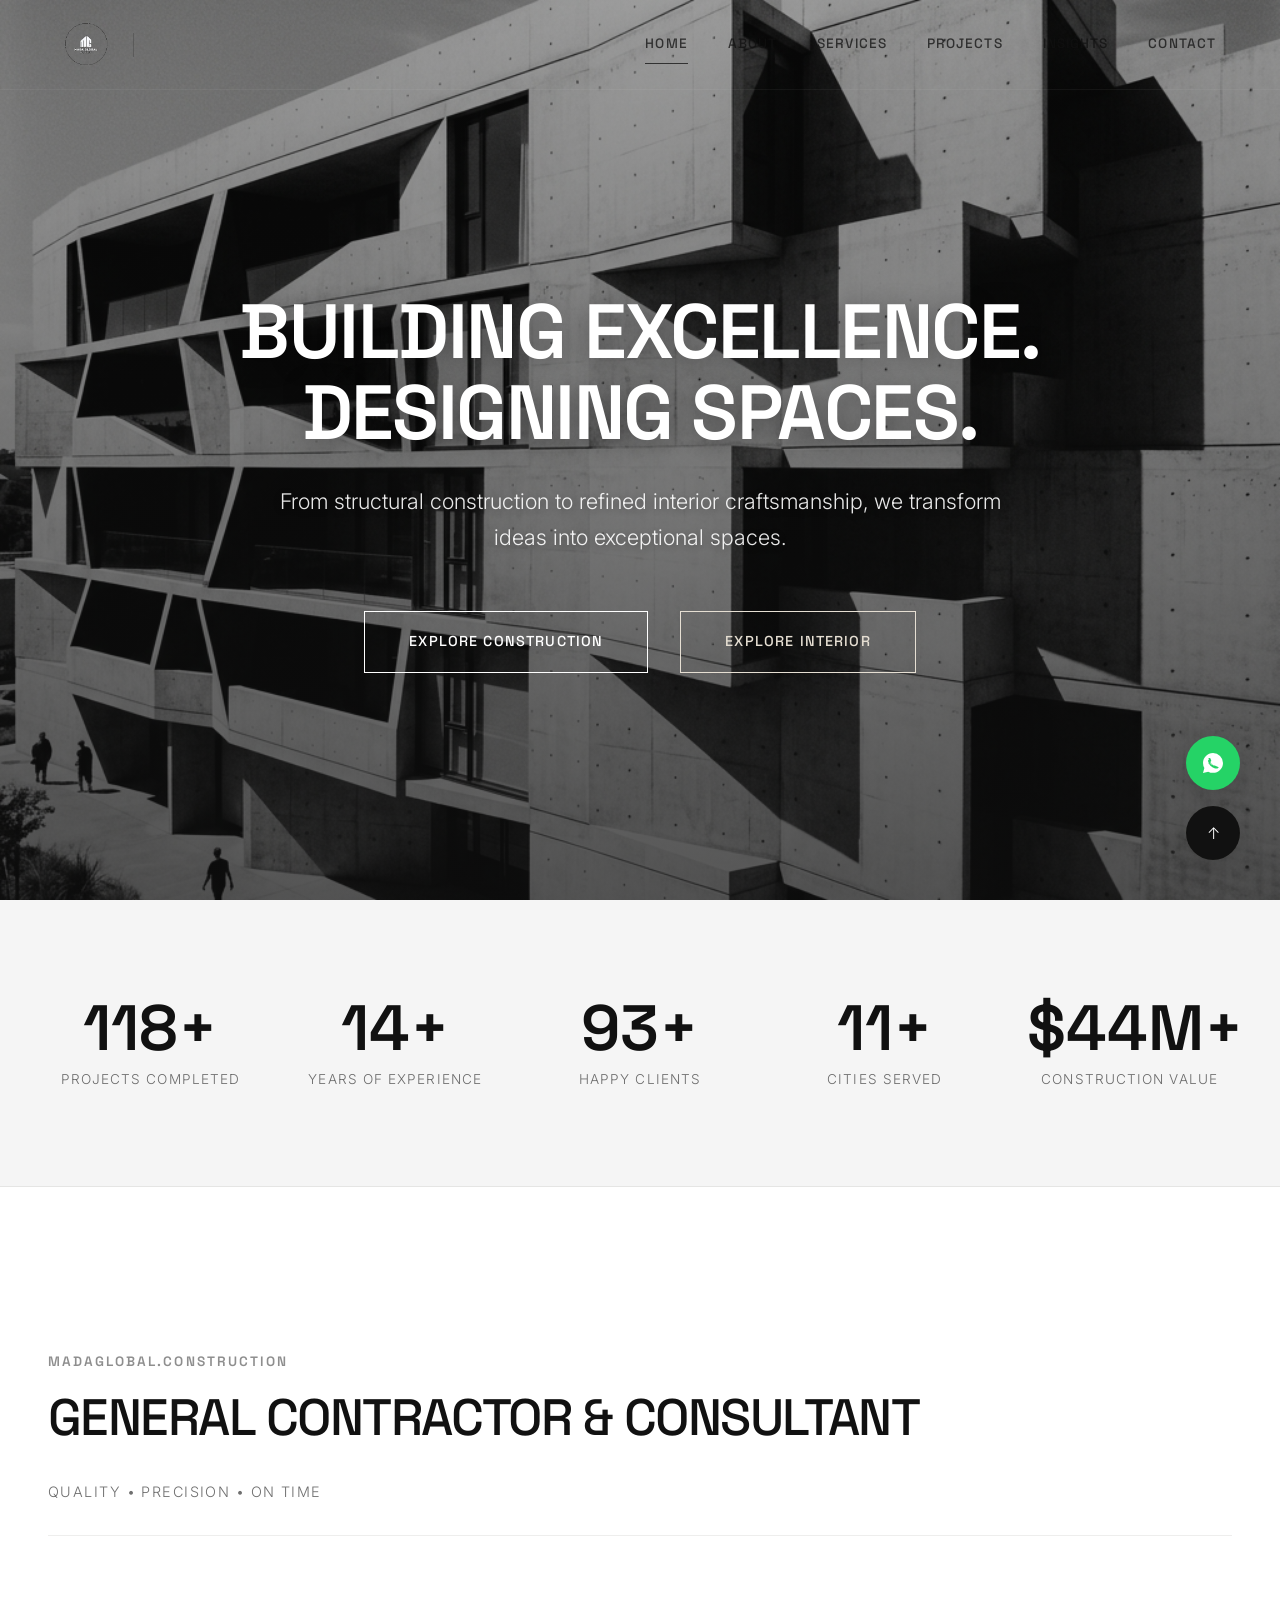
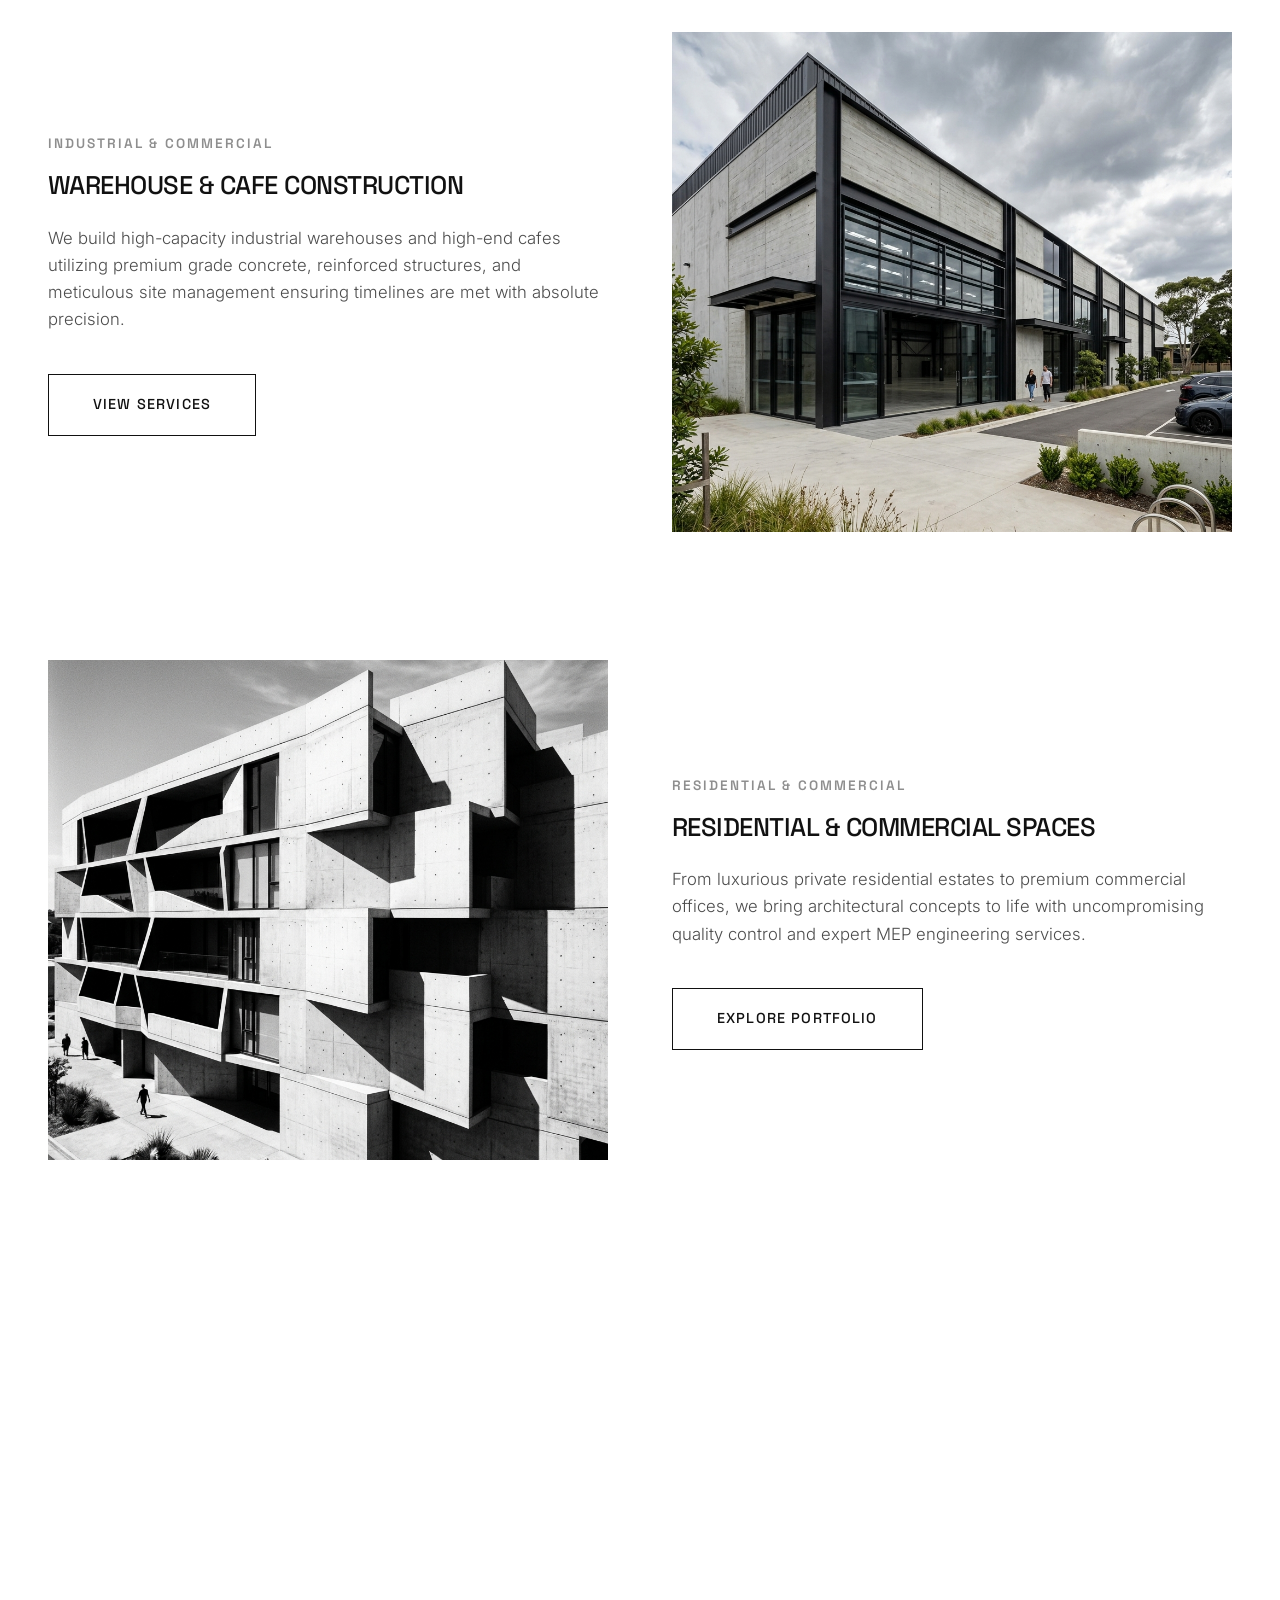
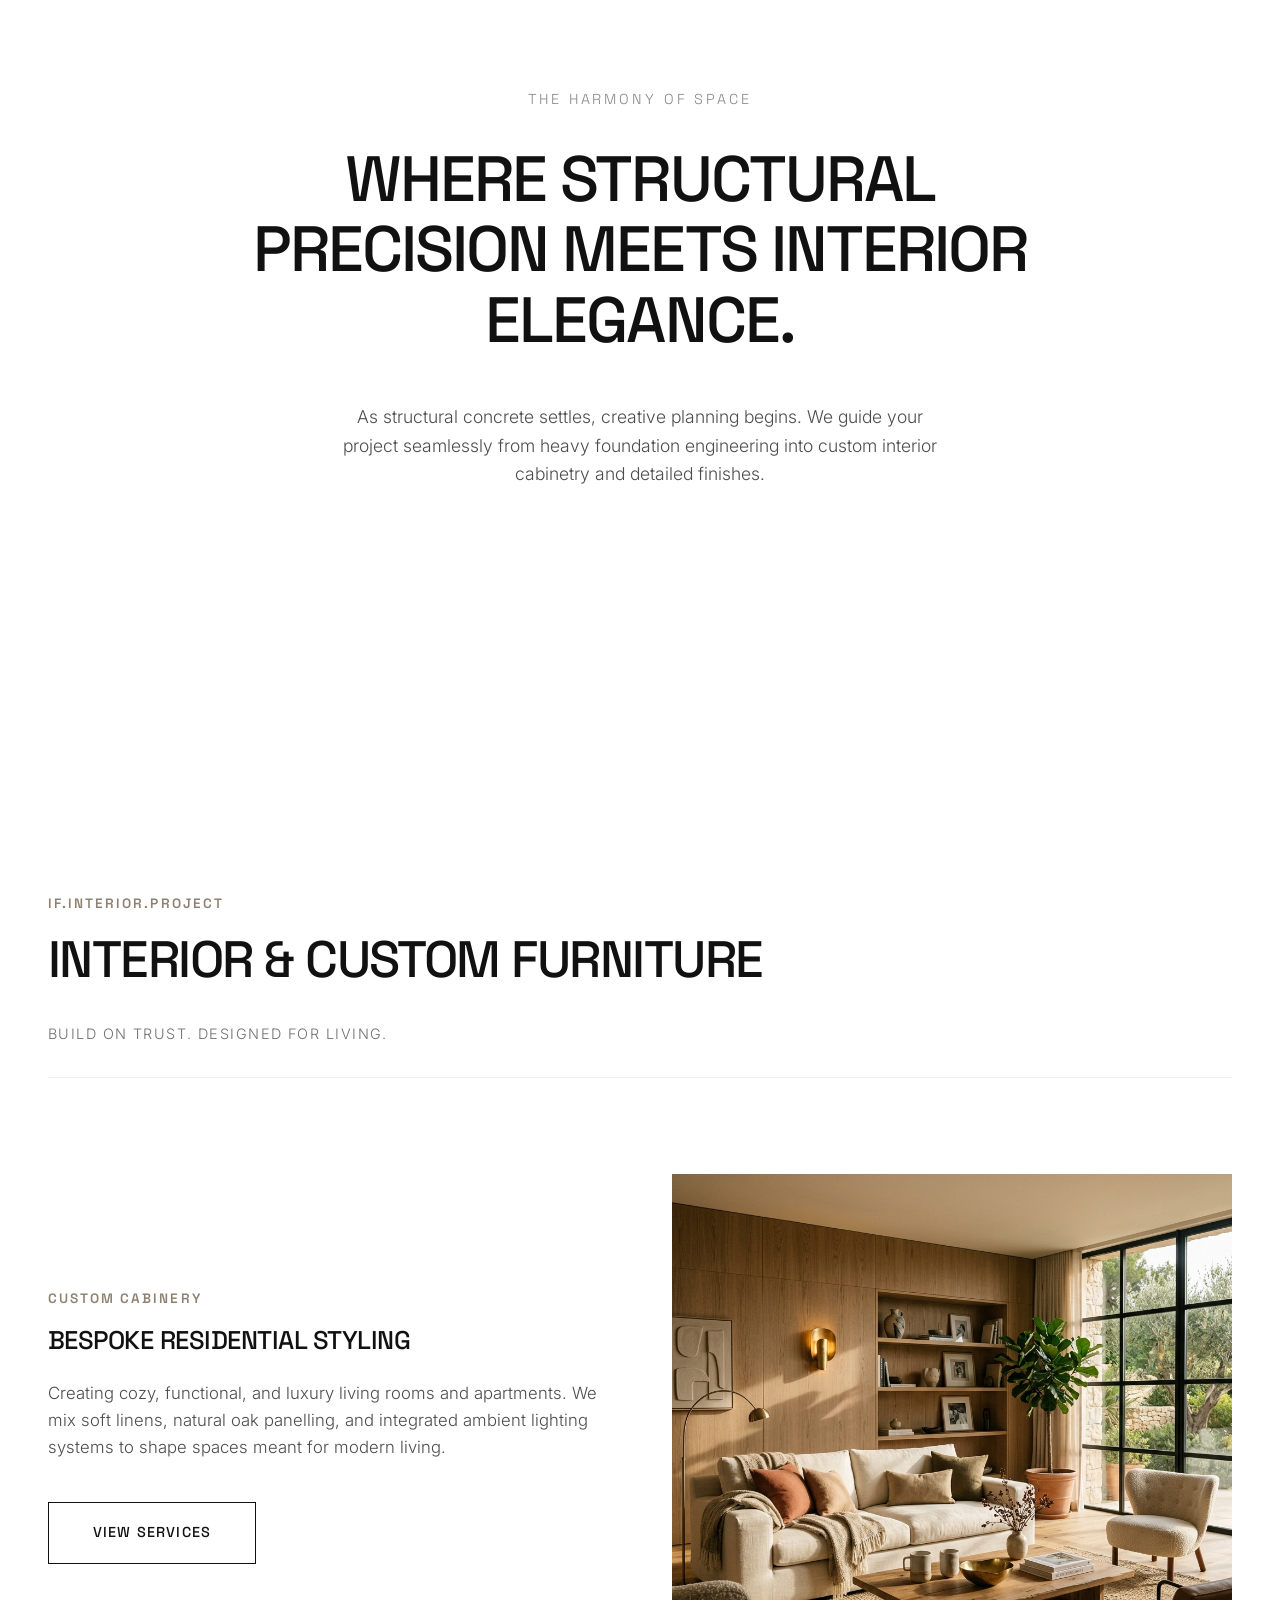
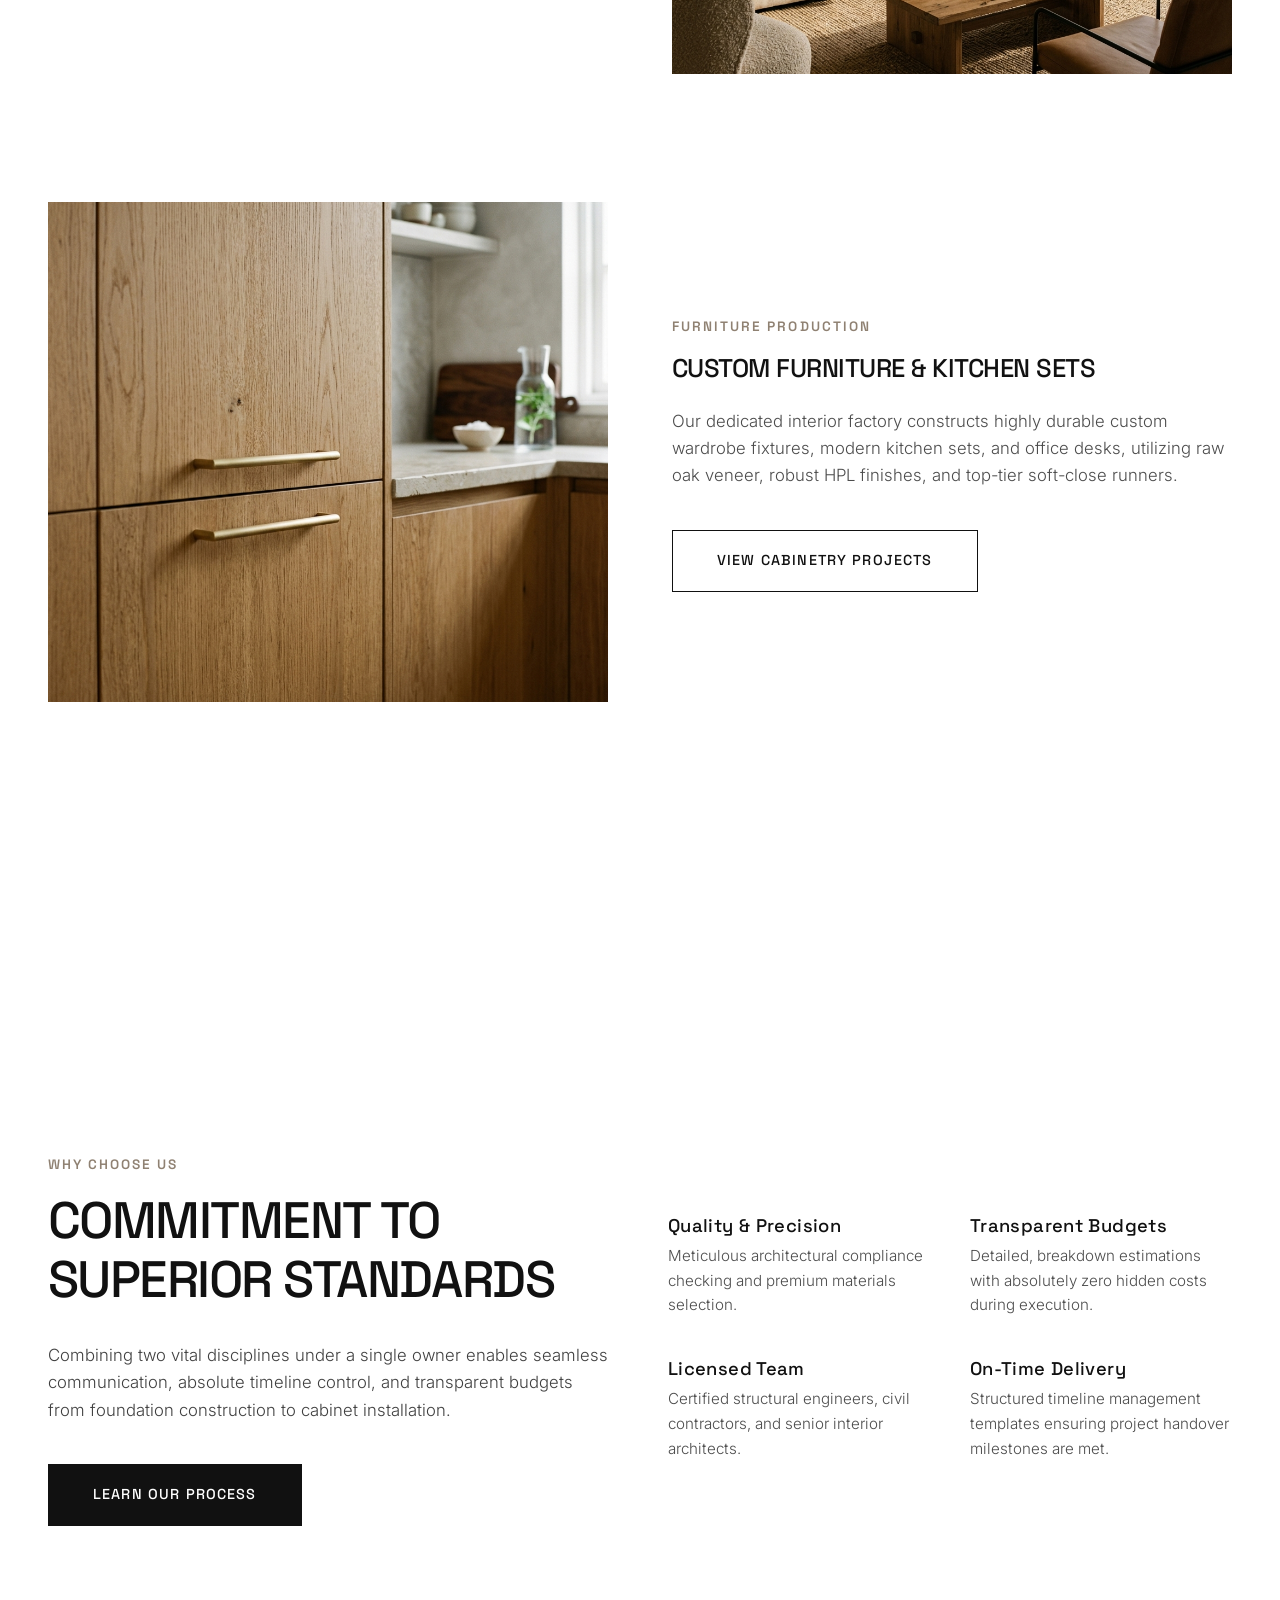
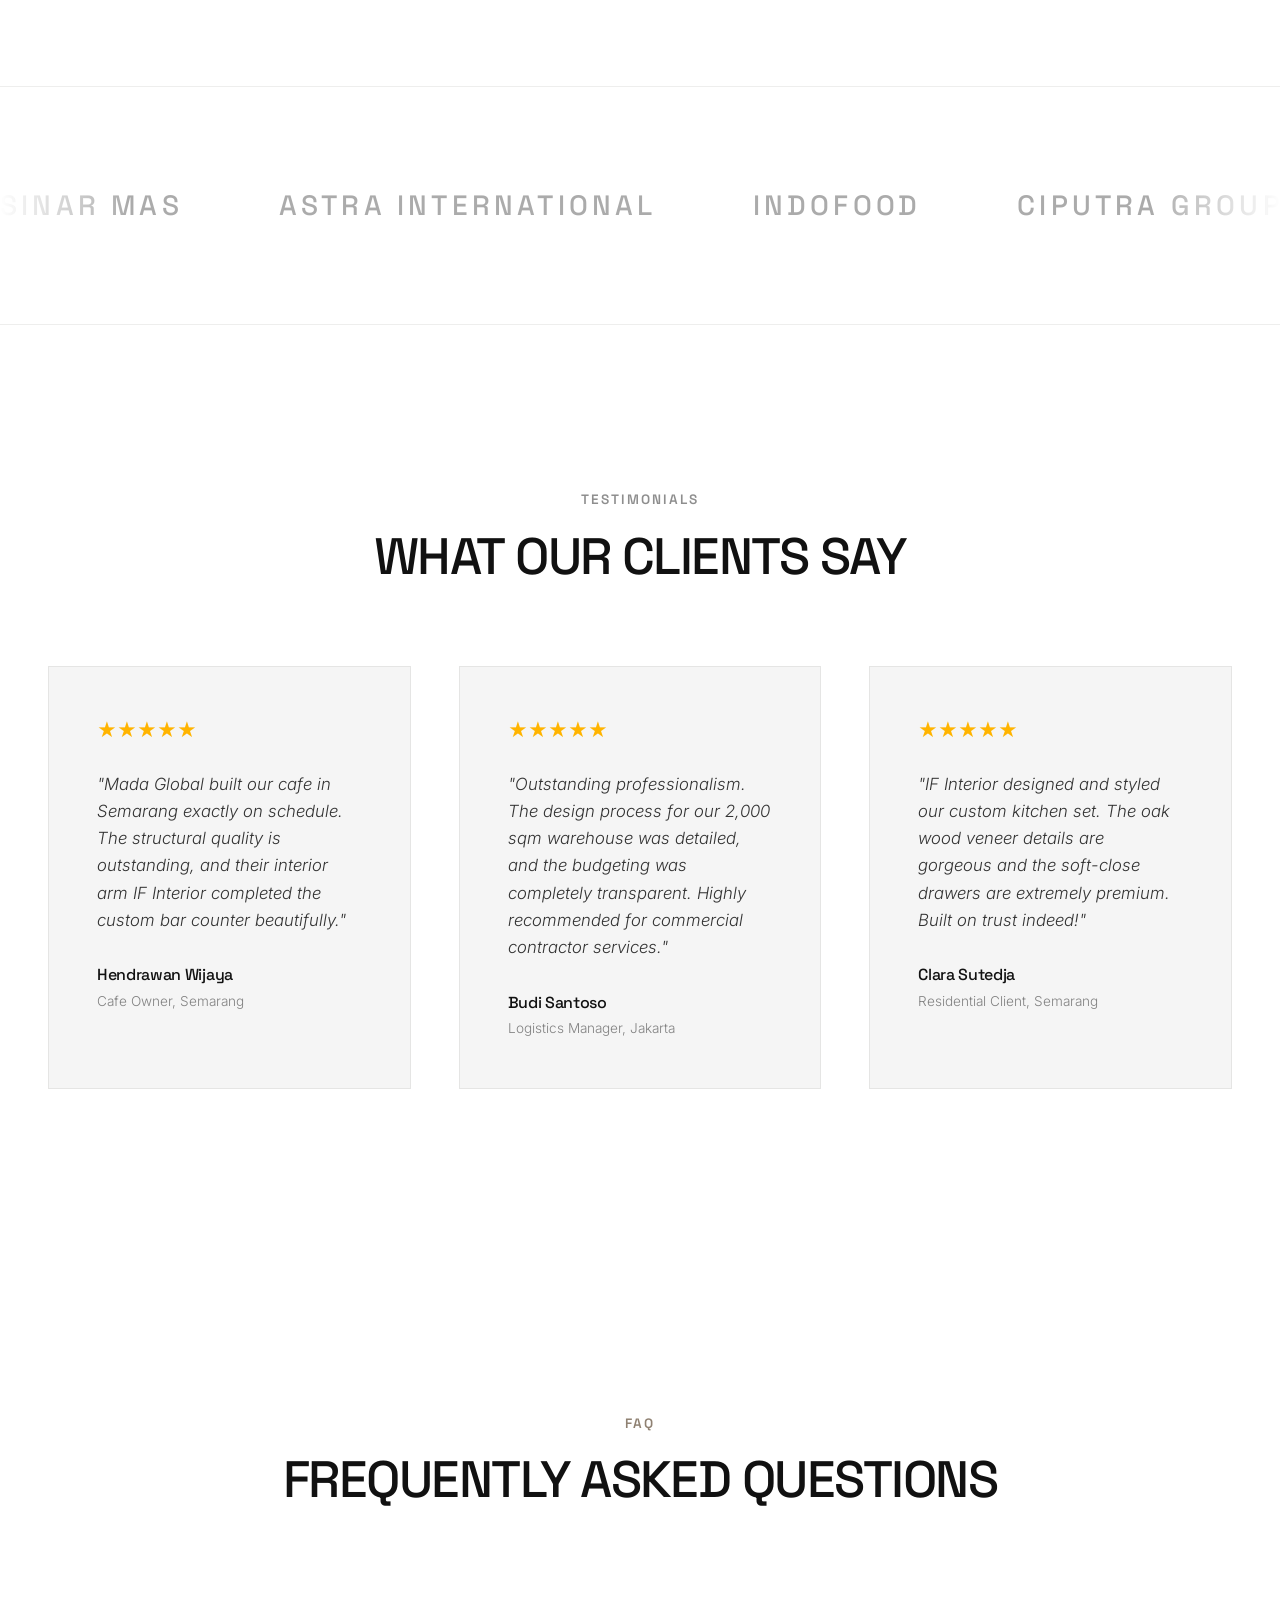
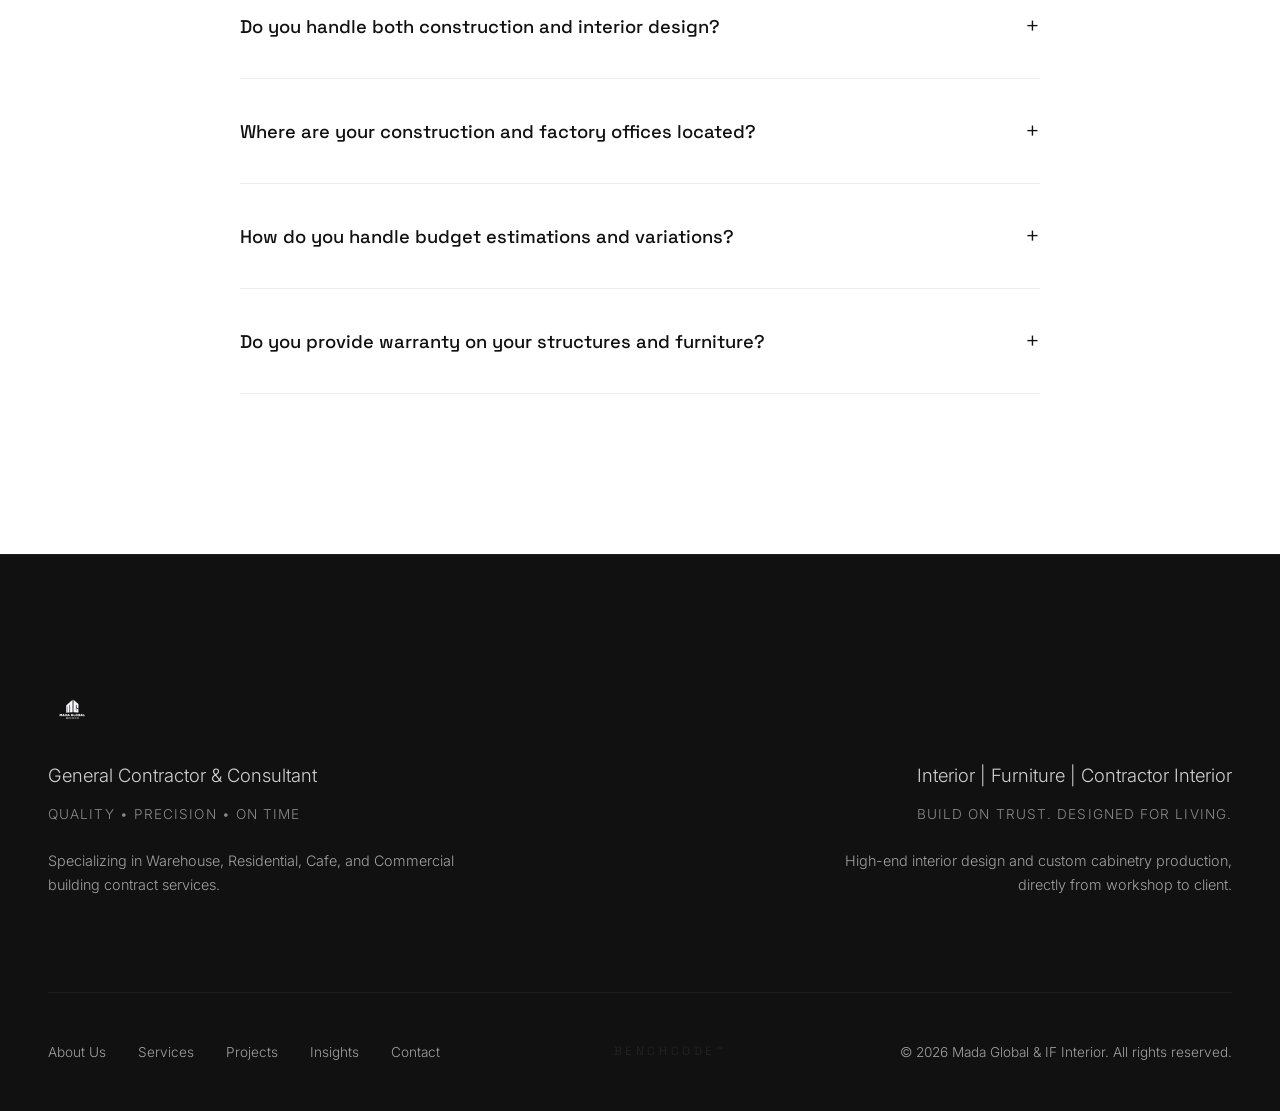
==== index.html @ ca11039e "Initial commit - Premium Dual-Brand Website for Mada Global & IF Interior" ====
<!DOCTYPE html>
<html lang="en">
<head>
  <meta charset="UTF-8">
  <meta name="viewport" content="width=device-width, initial-scale=1.0">
  <title>Mada Global & IF Interior | General Contractor & Luxury Interior Design Indonesia</title>
  
  <!-- SEO Meta Tags -->
  <meta name="description" content="Mada Global & IF Interior Project combine premium general contracting with luxury interior design and custom furniture production in Indonesia. Build on trust, designed for living.">
  <meta name="keywords" content="General Contractor Indonesia, Construction Company Indonesia, Warehouse Construction, Commercial Construction, Residential Contractor, Cafe Contractor, Interior Contractor, Interior Design Indonesia, Furniture Contractor, Custom Furniture, Design and Build, Building Contractor, Construction Consultant, General Contractor Semarang, Interior Contractor Semarang">
  <link rel="canonical" href="http://localhost:8080/index.html">
  
  <!-- Open Graph / Facebook -->
  <meta property="og:type" content="website">
  <meta property="og:url" content="http://localhost:8080/index.html">
  <meta property="og:title" content="Mada Global & IF Interior | General Contractor & Luxury Interior Design">
  <meta property="og:description" content="Mada Global & IF Interior Project combine premium general contracting with luxury interior design and custom furniture production in Indonesia.">
  <meta property="og:image" content="assets/images/hero_construction.png">

  <!-- Twitter -->
  <meta property="twitter:card" content="summary_large_image">
  <meta property="twitter:url" content="http://localhost:8080/index.html">
  <meta property="twitter:title" content="Mada Global & IF Interior | General Contractor & Luxury Interior Design">
  <meta property="twitter:description" content="Mada Global & IF Interior Project combine premium general contracting with luxury interior design and custom furniture production in Indonesia.">
  <meta property="twitter:image" content="assets/images/hero_construction.png">

  <!-- Favicon -->
  <link rel="icon" type="image/png" href="assets/images/logo_if_interior.png">

  <!-- Fonts Preconnect -->
  <link rel="preconnect" href="https://fonts.googleapis.com">
  <link rel="preconnect" href="https://fonts.gstatic.com" crossorigin>

  <!-- Stylesheets -->
  <link rel="stylesheet" href="assets/css/style.css">

  <!-- JSON-LD Structured Data Schemas -->
  <script type="application/ld+json">
  {
    "@context": "https://schema.org",
    "@graph": [
      {
        "@type": "Organization",
        "@id": "http://localhost:8080/#organization",
        "name": "Mada Global & IF Interior",
        "url": "http://localhost:8080/",
        "logo": "http://localhost:8080/assets/images/logo_mada_global.png",
        "sameAs": [
          "https://www.instagram.com/madaglobal.construction/",
          "https://www.instagram.com/if.interior.project/"
        ]
      },
      {
        "@type": "ConstructionBusiness",
        "@id": "http://localhost:8080/#construction",
        "name": "madaglobal.construction",
        "parentOrganization": { "@id": "http://localhost:8080/#organization" },
        "image": "http://localhost:8080/assets/images/hero_construction.png",
        "telephone": "+62-812-3456-7890",
        "address": {
          "@type": "PostalAddress",
          "streetAddress": "Jl. Pemuda No. 150",
          "addressLocality": "Semarang",
          "addressRegion": "Jawa Tengah",
          "postalCode": "50132",
          "addressCountry": "ID"
        },
        "geo": {
          "@type": "GeoCoordinates",
          "latitude": -6.9822,
          "longitude": 110.4150
        },
        "openingHoursSpecification": {
          "@type": "OpeningHoursSpecification",
          "dayOfWeek": ["Monday", "Tuesday", "Wednesday", "Thursday", "Friday", "Saturday"],
          "opens": "08:00",
          "closes": "17:00"
        }
      },
      {
        "@type": "ProfessionalService",
        "@id": "http://localhost:8080/#interior",
        "name": "if.interior.project",
        "parentOrganization": { "@id": "http://localhost:8080/#organization" },
        "image": "http://localhost:8080/assets/images/hero_interior.png",
        "telephone": "+62-812-3456-7890",
        "address": {
          "@type": "PostalAddress",
          "streetAddress": "Jl. Pemuda No. 150",
          "addressLocality": "Semarang",
          "addressRegion": "Jawa Tengah",
          "postalCode": "50132",
          "addressCountry": "ID"
        }
      }
    ]
  }
  </script>
</head>
<body class="theme-construction dark-nav">

  <!-- HEADER NAVIGATION -->
  <header class="site-header">
    <div class="nav-container">
      <a href="index.html" class="brand-wrapper" aria-label="Mada Global & IF Interior Home">
        <img src="assets/images/logo_mada_global.png" class="nav-logo mada-logo" alt="Mada Global Logo">
        <div class="brand-separator" role="separator"></div>
        <img src="assets/images/logo_if_interior.png" class="nav-logo if-logo" alt="IF Interior Logo">
      </a>

      <nav class="main-nav" aria-label="Main Navigation">
        <a href="index.html" class="nav-link active">Home</a>
        <a href="about.html" class="nav-link">About</a>
        <a href="services.html" class="nav-link">Services</a>
        <a href="projects.html" class="nav-link">Projects</a>
        <a href="blog.html" class="nav-link">Insights</a>
        <a href="contact.html" class="nav-link">Contact</a>
      </nav>

      <button class="hamburger" aria-label="Toggle navigation menu" aria-expanded="false">
        <span></span>
        <span></span>
        <span></span>
      </button>
    </div>
  </header>

  <main>
    <!-- HERO SECTION -->
    <section class="hero" aria-label="Introduction Banner">
      <div class="hero-bg-carousel">
        <div class="hero-slide active" style="background-image: url('assets/images/hero_construction.png');"></div>
        <div class="hero-slide" style="background-image: url('assets/images/hero_interior.png');"></div>
      </div>
      <div class="hero-overlay"></div>
      <div class="hero-content">
        <h1 class="hero-title">Building Excellence.<br>Designing Spaces.</h1>
        <p class="hero-subtitle">From structural construction to refined interior craftsmanship, we transform ideas into exceptional spaces.</p>
        <div class="hero-ctas">
          <a href="#construction-home" class="btn btn-hero-const">Explore Construction</a>
          <a href="#interior-home" class="btn btn-hero-int">Explore Interior</a>
        </div>
      </div>
    </section>

    <!-- STATS COUNTER SECTION -->
    <section class="stats-section" aria-label="Company Statistics">
      <div class="container">
        <div class="stats-grid">
          <div class="stat-item">
            <div class="stat-number" data-target="120" data-suffix="+">0</div>
            <div class="stat-label">Projects Completed</div>
          </div>
          <div class="stat-item">
            <div class="stat-number" data-target="15" data-suffix="+">0</div>
            <div class="stat-label">Years of Experience</div>
          </div>
          <div class="stat-item">
            <div class="stat-number" data-target="95" data-suffix="+">0</div>
            <div class="stat-label">Happy Clients</div>
          </div>
          <div class="stat-item">
            <div class="stat-number" data-target="12" data-suffix="+">0</div>
            <div class="stat-label">Cities Served</div>
          </div>
          <div class="stat-item">
            <div class="stat-number" data-target="45" data-prefix="$" data-suffix="M+">0</div>
            <div class="stat-label">Construction Value</div>
          </div>
        </div>
      </div>
    </section>

    <!-- CONSTRUCTION SEGMENT (FIRST HALF) -->
    <section id="construction-home" class="section-spacing brand-section-intro" aria-labelledby="const-header-title">
      <div class="container">
        <div class="brand-section-header reveal">
          <span class="brand-tag construction-tag">madaglobal.construction</span>
          <h2 id="const-header-title">General Contractor & Consultant</h2>
          <p class="text-muted letter-spacing uppercase" style="font-size: 0.9rem;">Quality • Precision • On Time</p>
        </div>

        <div class="grid-2 card-showcase reveal">
          <div class="card-image-wrapper">
            <img src="assets/images/project_warehouse.png" alt="Industrial Warehouse Construction Facade" loading="lazy">
          </div>
          <div class="card-text">
            <span class="brand-tag construction-tag">Industrial & Commercial</span>
            <h3>Warehouse & Cafe Construction</h3>
            <p>We build high-capacity industrial warehouses and high-end cafes utilizing premium grade concrete, reinforced structures, and meticulous site management ensuring timelines are met with absolute precision.</p>
            <a href="services.html#construction-services" class="btn">View Services</a>
          </div>
        </div>

        <div class="grid-2 card-showcase reveal">
          <div class="card-image-wrapper">
            <img src="assets/images/hero_construction.png" alt="Residential Modern Villa Project Frame" loading="lazy">
          </div>
          <div class="card-text">
            <span class="brand-tag construction-tag">Residential & Commercial</span>
            <h3>Residential & Commercial Spaces</h3>
            <p>From luxurious private residential estates to premium commercial offices, we bring architectural concepts to life with uncompromising quality control and expert MEP engineering services.</p>
            <a href="projects.html" class="btn">Explore Portfolio</a>
          </div>
        </div>
      </div>
    </section>

    <!-- ELEGANT TRANSITION SECTION -->
    <section class="scroll-transition-section" aria-label="Brand Transition Area">
      <div class="transition-trigger-block">
        <div class="container">
          <div class="transition-text reveal">
            <p class="transition-sub">The Harmony of Space</p>
            <h2 class="transition-heading">Where Structural Precision Meets Interior Elegance.</h2>
            <p style="max-width: 600px; margin: 0 auto; opacity: 0.75; font-size: 1.1rem;">
              As structural concrete settles, creative planning begins. We guide your project seamlessly from heavy foundation engineering into custom interior cabinetry and detailed finishes.
            </p>
          </div>
        </div>
      </div>
    </section>

    <!-- INTERIOR SEGMENT (SECOND HALF) -->
    <section id="interior-home" class="section-spacing brand-section-intro" style="background-color: var(--bg-color);" aria-labelledby="int-header-title">
      <div class="container">
        <div class="brand-section-header reveal">
          <span class="brand-tag interior-tag">if.interior.project</span>
          <h2 id="int-header-title">Interior & Custom Furniture</h2>
          <p class="text-muted letter-spacing uppercase" style="font-size: 0.9rem;">Build on Trust. Designed for Living.</p>
        </div>

        <div class="grid-2 card-showcase reveal">
          <div class="card-image-wrapper">
            <img src="assets/images/hero_interior.png" alt="Warm Cozy Modern Living Room Interior" loading="lazy">
          </div>
          <div class="card-text">
            <span class="brand-tag interior-tag">Custom Cabinery</span>
            <h3>Bespoke Residential Styling</h3>
            <p>Creating cozy, functional, and luxury living rooms and apartments. We mix soft linens, natural oak panelling, and integrated ambient lighting systems to shape spaces meant for modern living.</p>
            <a href="services.html#interior-services" class="btn">View Services</a>
          </div>
        </div>

        <div class="grid-2 card-showcase reveal">
          <div class="card-image-wrapper">
            <img src="assets/images/project_furniture.png" alt="Bespoke luxury wooden drawers close-up" loading="lazy">
          </div>
          <div class="card-text">
            <span class="brand-tag interior-tag">Furniture Production</span>
            <h3>Custom Furniture & Kitchen Sets</h3>
            <p>Our dedicated interior factory constructs highly durable custom wardrobe fixtures, modern kitchen sets, and office desks, utilizing raw oak veneer, robust HPL finishes, and top-tier soft-close runners.</p>
            <a href="projects.html" class="btn">View Cabinetry Projects</a>
          </div>
        </div>
      </div>
    </section>

    <!-- WHY CHOOSE US SECTION -->
    <section class="section-spacing" style="background-color: var(--bg-color);" aria-labelledby="why-header-title">
      <div class="container">
        <div class="why-grid">
          <div class="reveal">
            <span class="brand-tag interior-tag">Why Choose Us</span>
            <h2 id="why-header-title">Commitment to Superior Standards</h2>
            <p style="margin-bottom: 2.5rem; opacity: 0.8;">Combining two vital disciplines under a single owner enables seamless communication, absolute timeline control, and transparent budgets from foundation construction to cabinet installation.</p>
            <a href="about.html" class="btn btn-filled">Learn Our Process</a>
          </div>

          <div class="why-list">
            <div class="why-item reveal">
              <h4>Quality & Precision</h4>
              <p>Meticulous architectural compliance checking and premium materials selection.</p>
            </div>
            <div class="why-item reveal">
              <h4>Transparent Budgets</h4>
              <p>Detailed, breakdown estimations with absolutely zero hidden costs during execution.</p>
            </div>
            <div class="why-item reveal">
              <h4>Licensed Team</h4>
              <p>Certified structural engineers, civil contractors, and senior interior architects.</p>
            </div>
            <div class="why-item reveal">
              <h4>On-Time Delivery</h4>
              <p>Structured timeline management templates ensuring project handover milestones are met.</p>
            </div>
          </div>
        </div>
      </div>
    </section>

    <!-- LOGO marquee WALL -->
    <section class="clients-section" aria-label="Our Trusted Clients">
      <div class="marquee-container">
        <div class="marquee-content">
          <span>Sinar Mas</span>
          <span>Astra International</span>
          <span>Indofood</span>
          <span>Ciputra Group</span>
          <span>Summarecon</span>
          <span>Pakuwon Group</span>
          <span>Lippo Land</span>
          <!-- Duplicate for infinite seamless scroll -->
          <span>Sinar Mas</span>
          <span>Astra International</span>
          <span>Indofood</span>
          <span>Ciputra Group</span>
          <span>Summarecon</span>
          <span>Pakuwon Group</span>
          <span>Lippo Land</span>
        </div>
      </div>
    </section>

    <!-- TESTIMONIALS SECTION -->
    <section class="section-spacing testimonials-section" style="background-color: var(--bg-color);" aria-labelledby="test-header-title">
      <div class="container">
        <div class="text-center reveal" style="margin-bottom: 5rem;">
          <span class="brand-tag construction-tag">Testimonials</span>
          <h2 id="test-header-title">What Our Clients Say</h2>
        </div>

        <div class="grid-3 testimonials-grid">
          <div class="testimonial-card reveal">
            <div class="testimonial-stars">★★★★★</div>
            <p class="testimonial-text">"Mada Global built our cafe in Semarang exactly on schedule. The structural quality is outstanding, and their interior arm IF Interior completed the custom bar counter beautifully."</p>
            <div class="testimonial-author">
              <div class="author-info">
                <h4>Hendrawan Wijaya</h4>
                <span>Cafe Owner, Semarang</span>
              </div>
            </div>
          </div>

          <div class="testimonial-card reveal">
            <div class="testimonial-stars">★★★★★</div>
            <p class="testimonial-text">"Outstanding professionalism. The design process for our 2,000 sqm warehouse was detailed, and the budgeting was completely transparent. Highly recommended for commercial contractor services."</p>
            <div class="testimonial-author">
              <div class="author-info">
                <h4>Budi Santoso</h4>
                <span>Logistics Manager, Jakarta</span>
              </div>
            </div>
          </div>

          <div class="testimonial-card reveal">
            <div class="testimonial-stars">★★★★★</div>
            <p class="testimonial-text">"IF Interior designed and styled our custom kitchen set. The oak wood veneer details are gorgeous and the soft-close drawers are extremely premium. Built on trust indeed!"</p>
            <div class="testimonial-author">
              <div class="author-info">
                <h4>Clara Sutedja</h4>
                <span>Residential Client, Semarang</span>
              </div>
            </div>
          </div>
        </div>
      </div>
    </section>

    <!-- FAQ SECTION (Accordion) -->
    <section class="section-spacing" style="background-color: var(--bg-color);" aria-labelledby="faq-header-title">
      <div class="container">
        <div class="text-center reveal">
          <span class="brand-tag interior-tag">FAQ</span>
          <h2 id="faq-header-title">Frequently Asked Questions</h2>
        </div>

        <div class="faq-container reveal">
          <div class="faq-item">
            <button class="faq-question">
              <span>Do you handle both construction and interior design?</span>
              <span class="faq-icon">+</span>
            </button>
            <div class="faq-answer">
              <p>Yes. Under one ownership, madaglobal.construction operates as the general contracting entity for heavy structures (warehouses, villas, cafes), while if.interior.project handles space planning, styling, and custom furniture production. You can hire us for both as a design-and-build package, or separately.</p>
            </div>
          </div>

          <div class="faq-item">
            <button class="faq-question">
              <span>Where are your construction and factory offices located?</span>
              <span class="faq-icon">+</span>
            </button>
            <div class="faq-answer">
              <p>We are headquartered in Semarang, Central Java, Indonesia. Our custom interior furniture workshop is also located in Semarang, allowing us to serve projects throughout Central Java, Jakarta, and surrounding cities.</p>
            </div>
          </div>

          <div class="faq-item">
            <button class="faq-question">
              <span>How do you handle budget estimations and variations?</span>
              <span class="faq-icon">+</span>
            </button>
            <div class="faq-answer">
              <p>We provide a highly detailed Bill of Quantities (BoQ) itemizing all material specifications, thickness, and labor costs. Any variations during construction are only executed after a formal site instruction and sign-off, ensuring total budget transparency.</p>
            </div>
          </div>

          <div class="faq-item">
            <button class="faq-question">
              <span>Do you provide warranty on your structures and furniture?</span>
              <span class="faq-icon">+</span>
            </button>
            <div class="faq-answer">
              <p>Yes, we provide structural maintenance warranties for all general contractor works, and specialized fitting warranties for custom cabinetry to guarantee quality and build trust.</p>
            </div>
          </div>
        </div>
      </div>
    </section>
  </main>

  <!-- STICKY WIDGETS -->
  <div class="sticky-widgets">
    <a href="https://wa.me/6281234567890" target="_blank" class="widget-btn widget-whatsapp" aria-label="Contact us on WhatsApp">
      <!-- Simple Inline SVG for WhatsApp -->
      <svg style="width:24px;height:24px;fill:currentColor" viewBox="0 0 24 24">
        <path d="M12.012 2c-5.506 0-9.989 4.478-9.99 9.984a9.96 9.96 0 0 0 1.333 4.982L2 22l5.202-1.362a9.92 9.92 0 0 0 4.81 1.233h.005c5.505 0 9.99-4.479 9.991-9.985a9.97 9.97 0 0 0-9.996-9.886zm5.727 14.13c-.25.703-1.442 1.285-1.992 1.353-.497.062-1.147.106-3.328-.795-2.788-1.153-4.577-3.99-4.717-4.178-.14-.188-1.127-1.498-1.127-2.859 0-1.361.713-2.029.966-2.29.253-.26.554-.326.74-.326l.53.01c.159.008.375-.062.585.441.218.524.744 1.815.808 1.947.065.133.109.288.02.464-.088.177-.132.288-.264.442-.132.155-.278.346-.396.464-.132.133-.27.278-.116.541.154.265.684 1.124 1.464 1.819.999.89 1.841 1.166 2.106 1.299.265.132.418.109.574-.07.156-.18 0-.773-.414-1.303-.133-.18-.288-.133-.486-.062-.198.071-1.258.52-1.41.58-.153.06-.255.088-.415.01-.16-.08-1.21-.497-2.3-1.472-.852-.76-1.427-1.7-1.593-1.987-.167-.288-.018-.444.125-.584.129-.126.287-.332.43-.498.143-.166.19-.282.285-.47.095-.188.048-.354-.024-.498-.071-.144-.585-1.41-.8-1.928-.21-.502-.442-.433-.605-.441l-.515-.01c-.177 0-.465.066-.708.326a2.76 2.76 0 0 0-.867 2.054c0 1.282.932 2.522 1.062 2.7l.03.042z"/>
      </svg>
    </a>
    <div class="widget-btn widget-top" aria-label="Scroll back to top">↑</div>
  </div>

  <!-- FOOTER -->
  <footer class="site-footer">
    <div class="container">
      <div class="footer-top">
        <div class="footer-brand">
          <img src="assets/images/logo_mada_global.png" class="footer-logo" style="filter:invert(1)" alt="Mada Global Transparent Logo">
          <p class="footer-tagline">General Contractor & Consultant</p>
          <p class="footer-subtagline">Quality • Precision • On Time</p>
          <p style="margin-top: 1.5rem; opacity: 0.6; font-size: 0.9rem;">Specializing in Warehouse, Residential, Cafe, and Commercial building contract services.</p>
        </div>

        <div class="footer-brand right-brand">
          <img src="assets/images/logo_if_interior.png" class="footer-logo" alt="IF Interior Transparent Logo">
          <p class="footer-tagline">Interior | Furniture | Contractor Interior</p>
          <p class="footer-subtagline">Build on Trust. Designed for Living.</p>
          <p style="margin-top: 1.5rem; opacity: 0.6; font-size: 0.9rem; max-width: 400px; margin-left: auto;">High-end interior design and custom cabinetry production, directly from workshop to client.</p>
        </div>
      </div>

      <div class="footer-bottom">
        <div class="footer-links">
          <a href="about.html">About Us</a>
          <a href="services.html">Services</a>
          <a href="projects.html">Projects</a>
          <a href="blog.html">Insights</a>
          <a href="contact.html">Contact</a>
        </div>

        <!-- Faint center watermark watermark requested by user -->
        <div class="footer-watermark">BenchCode™</div>

        <div>
          &copy; 2026 Mada Global & IF Interior. All rights reserved.
        </div>
      </div>
    </div>
  </footer>

  <!-- Scripts -->
  <script src="assets/js/main.js"></script>
  <script>
    // Automated fade carousel for Hero slides
    let activeSlideIndex = 0;
    const slides = document.querySelectorAll('.hero-slide');
    setInterval(() => {
      slides[activeSlideIndex].classList.remove('active');
      activeSlideIndex = (activeSlideIndex + 1) % slides.length;
      slides[activeSlideIndex].classList.add('active');
    }, 5500);

    // Dynamic FAQ accordion click toggle
    const faqItems = document.querySelectorAll('.faq-item');
    faqItems.forEach(item => {
      const question = item.querySelector('.faq-question');
      const answer = item.querySelector('.faq-answer');
      question.addEventListener('click', () => {
        const isActive = item.classList.contains('active');
        // Close all items
        faqItems.forEach(i => {
          i.classList.remove('active');
          i.querySelector('.faq-answer').style.maxHeight = null;
        });
        // Toggle selected
        if (!isActive) {
          item.classList.add('active');
          answer.style.maxHeight = answer.scrollHeight + 'px';
        }
      });
    });
  </script>
</body>
</html>
---- assets/css/style.css ----
/* ==========================================================================
   DESIGN SYSTEM - MADA GLOBAL & IF INTERIOR
   ========================================================================== */

@import url('https://fonts.googleapis.com/css2?family=Inter:wght@300;400;500;600&family=Space+Grotesk:wght@400;500;600;700&display=swap');

/* --- CUSTOM PROPERTIES --- */
:root {
  /* Typography */
  --font-heading: 'Space Grotesk', sans-serif;
  --font-body: 'Inter', sans-serif;

  /* Theme: Construction (First Half) */
  --c-const-bg: #ffffff;
  --c-const-text: #111111;
  --c-const-accent: #333333;
  --c-const-gray-dark: #666666;
  --c-const-gray-concrete: #8e8e8e;
  --c-const-gray-light: #f5f5f5;

  /* Theme: Interior (Second Half) */
  --c-int-bg: #f4efeb;
  --c-int-text: #2b2520;
  --c-int-accent: #8f8172;
  --c-int-beige: #e6dfd3;
  --c-int-wood: #a89f91;
  --c-int-cream: #fbfbf9;

  /* Active Color System Variables (Driven by Scroll Theme) */
  --bg-color: var(--c-const-bg);
  --text-color: var(--c-const-text);
  --accent-color: var(--c-const-accent);
  --gray-light: var(--c-const-gray-light);
  --border-color: rgba(0, 0, 0, 0.08);

  /* Layout Constants */
  --transition-smooth: all 0.6s cubic-bezier(0.16, 1, 0.3, 1);
  --transition-fast: all 0.3s ease;
  --header-height: 90px;
  --container-width: 1440px;
}

/* --- RESET & BASICS --- */
*, *::before, *::after {
  box-sizing: border-box;
  margin: 0;
  padding: 0;
}

html {
  scroll-behavior: smooth;
  font-size: 16px;
  -webkit-font-smoothing: antialiased;
  -moz-osx-font-smoothing: grayscale;
}

body {
  font-family: var(--font-body);
  background-color: var(--bg-color);
  color: var(--text-color);
  line-height: 1.625;
  font-weight: 300;
  overflow-x: hidden;
  transition: background-color 0.8s ease, color 0.8s ease;
}

/* --- TYPOGRAPHY --- */
h1, h2, h3, h4, h5, h6 {
  font-family: var(--font-heading);
  font-weight: 500;
  letter-spacing: -0.02em;
  line-height: 1.15;
}

h1 {
  font-size: clamp(3rem, 7vw, 6.5rem);
  font-weight: 600;
  text-transform: uppercase;
}

h2 {
  font-size: clamp(2rem, 4vw, 3.75rem);
  text-transform: uppercase;
  margin-bottom: 2rem;
  letter-spacing: -0.03em;
}

h3 {
  font-size: clamp(1.35rem, 2vw, 1.875rem);
  text-transform: uppercase;
  margin-bottom: 1rem;
}

p {
  font-size: 1.05rem;
  color: inherit;
  opacity: 0.85;
}

a {
  color: inherit;
  text-decoration: none;
  transition: var(--transition-fast);
}

img {
  max-width: 100%;
  height: auto;
  display: block;
}

/* --- UTILITY CLASSES --- */
.container {
  max-width: var(--container-width);
  margin: 0 auto;
  padding: 0 4rem;
}

.section-spacing {
  padding: 10rem 0;
  position: relative;
}

.grid-2 {
  display: grid;
  grid-template-columns: repeat(2, 1fr);
  gap: 4rem;
}

.grid-3 {
  display: grid;
  grid-template-columns: repeat(3, 1fr);
  gap: 3rem;
}

.grid-4 {
  display: grid;
  grid-template-columns: repeat(4, 1fr);
  gap: 2rem;
}

.flex-center {
  display: flex;
  justify-content: center;
  align-items: center;
}

.uppercase {
  text-transform: uppercase;
}

.letter-spacing {
  letter-spacing: 0.1em;
}

.text-center {
  text-align: center;
}

.text-muted {
  opacity: 0.6;
}

.d-block {
  display: block;
}

/* --- BUTTONS --- */
.btn {
  display: inline-flex;
  align-items: center;
  justify-content: center;
  padding: 1.15rem 2.75rem;
  font-family: var(--font-heading);
  font-size: 0.9rem;
  font-weight: 500;
  text-transform: uppercase;
  letter-spacing: 0.08em;
  border: 1px solid var(--text-color);
  background: transparent;
  color: var(--text-color);
  cursor: pointer;
  transition: var(--transition-smooth);
  position: relative;
  overflow: hidden;
}

.btn::before {
  content: '';
  position: absolute;
  top: 0;
  left: 0;
  width: 100%;
  height: 100%;
  background: var(--text-color);
  transform: translateY(100%);
  transition: var(--transition-smooth);
  z-index: -1;
}

.btn:hover {
  color: var(--bg-color);
}

.btn:hover::before {
  transform: translateY(0);
}

.btn-filled {
  background: var(--text-color);
  color: var(--bg-color);
}

.btn-filled::before {
  background: var(--bg-color);
  transform: translateY(100%);
}

.btn-filled:hover {
  color: var(--text-color);
}

.btn-filled:hover::before {
  transform: translateY(0);
}

/* --- NAVIGATION HEADER --- */
header.site-header {
  position: fixed;
  top: 0;
  left: 0;
  width: 100%;
  height: var(--header-height);
  z-index: 1000;
  transition: var(--transition-smooth);
  border-bottom: 1px solid rgba(255, 255, 255, 0.05);
}

header.site-header.scrolled {
  background: rgba(255, 255, 255, 0.85);
  backdrop-filter: blur(20px);
  -webkit-backdrop-filter: blur(20px);
  height: 80px;
  border-bottom: 1px solid var(--border-color);
}

/* For dark/beige phase, navbar adjustments handled in JS */
body.dark-nav header.site-header.scrolled {
  background: rgba(17, 17, 17, 0.95);
  border-bottom: 1px solid rgba(255, 255, 255, 0.1);
  color: #ffffff;
}

body.interior-nav header.site-header.scrolled {
  background: rgba(244, 239, 235, 0.9);
  border-bottom: 1px solid rgba(43, 37, 32, 0.1);
  color: var(--c-int-text);
}

.nav-container {
  display: flex;
  justify-content: space-between;
  align-items: center;
  height: 100%;
  max-width: var(--container-width);
  margin: 0 auto;
  padding: 0 4rem;
}

.brand-wrapper {
  display: flex;
  align-items: center;
  gap: 1.5rem;
}

.nav-logo {
  height: 48px;
  width: auto;
  transition: var(--transition-smooth);
}

.nav-logo.mada-logo {
  filter: invert(0);
}

.nav-logo.if-logo {
  filter: grayscale(1);
}

/* Brighten logos/invert according to background state */
body.dark-nav .nav-logo.mada-logo {
  filter: invert(1);
}
body.interior-nav .nav-logo.if-logo {
  filter: grayscale(0);
}

.brand-separator {
  width: 1px;
  height: 24px;
  background-color: var(--text-color);
  opacity: 0.2;
}

nav.main-nav {
  display: flex;
  gap: 2.5rem;
}

.nav-link {
  font-family: var(--font-heading);
  font-size: 0.85rem;
  text-transform: uppercase;
  letter-spacing: 0.08em;
  font-weight: 500;
  opacity: 0.75;
  position: relative;
  padding: 0.5rem 0;
}

.nav-link::after {
  content: '';
  position: absolute;
  bottom: 0;
  left: 0;
  width: 0;
  height: 1px;
  background-color: var(--text-color);
  transition: var(--transition-fast);
}

.nav-link:hover {
  opacity: 1;
}

.nav-link:hover::after,
.nav-link.active::after {
  width: 100%;
}

.hamburger {
  display: none;
  flex-direction: column;
  gap: 6px;
  background: none;
  border: none;
  cursor: pointer;
  padding: 5px;
}

.hamburger span {
  display: block;
  width: 25px;
  height: 2px;
  background-color: var(--text-color);
  transition: var(--transition-fast);
}

/* --- HERO SECTION --- */
.hero {
  position: relative;
  height: 100vh;
  width: 100%;
  display: flex;
  align-items: center;
  justify-content: center;
  color: #ffffff;
  overflow: hidden;
  background-color: #111111;
}

.hero-bg-carousel {
  position: absolute;
  top: 0;
  left: 0;
  width: 100%;
  height: 100%;
  z-index: 1;
}

.hero-slide {
  position: absolute;
  top: 0;
  left: 0;
  width: 100%;
  height: 100%;
  background-size: cover;
  background-position: center;
  opacity: 0;
  transition: opacity 1.5s ease-in-out;
  transform: scale(1.05);
  animation: zoomBg 12s infinite alternate ease-in-out;
}

.hero-slide.active {
  opacity: 1;
  transform: scale(1);
}

.hero-overlay {
  position: absolute;
  top: 0;
  left: 0;
  width: 100%;
  height: 100%;
  background: linear-gradient(to bottom, rgba(17,17,17,0.4) 0%, rgba(17,17,17,0.7) 100%);
  z-index: 2;
}

.hero-content {
  position: relative;
  z-index: 3;
  text-align: center;
  max-width: 900px;
  padding: 0 2rem;
  margin-top: 4rem;
}

.hero-title {
  font-size: clamp(2.5rem, 6vw, 5.5rem);
  text-transform: uppercase;
  font-weight: 600;
  line-height: 1.05;
  margin-bottom: 2rem;
  text-shadow: 0 4px 24px rgba(0, 0, 0, 0.35);
}

.hero-subtitle {
  font-size: clamp(1.05rem, 2.5vw, 1.35rem);
  font-weight: 300;
  margin-bottom: 3.5rem;
  opacity: 0.9;
  max-width: 750px;
  margin-left: auto;
  margin-right: auto;
  text-shadow: 0 2px 10px rgba(0, 0, 0, 0.4);
}

.hero-ctas {
  display: flex;
  gap: 2rem;
  justify-content: center;
}

.btn-hero-const {
  border-color: #ffffff;
  color: #ffffff;
}

.btn-hero-const::before {
  background: #ffffff;
}

.btn-hero-const:hover {
  color: #111111;
}

.btn-hero-int {
  border-color: var(--c-int-beige);
  color: var(--c-int-beige);
}

.btn-hero-int::before {
  background: var(--c-int-beige);
}

.btn-hero-int:hover {
  color: #2b2520;
}

/* Animations */
@keyframes zoomBg {
  0% { transform: scale(1.03) translateZ(0); }
  100% { transform: scale(1.08) translateZ(0); }
}

/* --- STATS SECTION --- */
.stats-section {
  padding: 6rem 0;
  background-color: var(--c-const-gray-light);
  border-bottom: 1px solid var(--border-color);
  z-index: 10;
  position: relative;
  transition: var(--transition-smooth);
}

.stats-grid {
  display: flex;
  justify-content: space-between;
  flex-wrap: wrap;
  gap: 2.5rem;
}

.stat-item {
  flex: 1;
  min-width: 180px;
  text-align: center;
}

.stat-number {
  font-family: var(--font-heading);
  font-size: clamp(2.5rem, 5vw, 4rem);
  font-weight: 600;
  line-height: 1;
  margin-bottom: 0.5rem;
  color: var(--text-color);
}

.stat-label {
  font-size: 0.85rem;
  text-transform: uppercase;
  letter-spacing: 0.08em;
  opacity: 0.6;
}

/* --- BRAND SECTION: CONSTRUCTION (MONOCHROME) --- */
.brand-section-intro {
  background: transparent;
}

.brand-section-header {
  margin-bottom: 6rem;
  border-bottom: 1px solid var(--border-color);
  padding-bottom: 2rem;
}

.brand-tag {
  font-family: var(--font-heading);
  font-size: 0.85rem;
  font-weight: 600;
  letter-spacing: 0.15em;
  text-transform: uppercase;
  display: inline-block;
  margin-bottom: 1rem;
}

.brand-tag.construction-tag {
  color: var(--c-const-gray-concrete);
}

.brand-tag.interior-tag {
  color: var(--c-int-accent);
}

/* Split Image-Text Cards */
.card-showcase {
  align-items: center;
  margin-bottom: 8rem;
}

.card-showcase:nth-child(even) {
  direction: rtl;
}

.card-showcase:nth-child(even) .card-text {
  direction: ltr;
}

.card-image-wrapper {
  overflow: hidden;
  position: relative;
}

.card-image-wrapper img {
  width: 100%;
  height: 500px;
  object-fit: cover;
  transition: transform 1.2s cubic-bezier(0.16, 1, 0.3, 1);
}

.card-image-wrapper:hover img {
  transform: scale(1.05);
}

.card-text {
  padding: 2rem 0;
}

.card-text h3 {
  margin-bottom: 1.5rem;
}

.card-text p {
  margin-bottom: 2.5rem;
  color: var(--text-color);
  opacity: 0.75;
}

/* --- THE TRANSITION SECTION (GRADUAL BACKGROUND MORPH) --- */
.scroll-transition-section {
  position: relative;
  background-color: var(--bg-color);
  color: var(--text-color);
  transition: background-color 0.2s ease, color 0.2s ease;
  z-index: 5;
}

.transition-trigger-block {
  padding: 15rem 0;
  text-align: center;
  position: relative;
}

.transition-text {
  max-width: 800px;
  margin: 0 auto;
}

.transition-sub {
  font-family: var(--font-heading);
  font-size: 0.9rem;
  letter-spacing: 0.2em;
  text-transform: uppercase;
  opacity: 0.5;
  margin-bottom: 2rem;
}

.transition-heading {
  font-size: clamp(2rem, 5vw, 4rem);
  text-transform: uppercase;
  margin-bottom: 3rem;
  line-height: 1.1;
  font-weight: 500;
}

/* --- BRAND SECTION: INTERIOR (WARM & EARTHY) --- */
/* (Styles are mostly driven by variables set on body.theme-interior) */
body.theme-interior {
  --bg-color: var(--c-int-bg);
  --text-color: var(--c-int-text);
  --accent-color: var(--c-int-accent);
  --gray-light: var(--c-int-beige);
  --border-color: rgba(43, 37, 32, 0.12);
}

/* --- SERVICES DETAIL --- */
.services-card-grid {
  margin-top: 4rem;
}

.service-card-item {
  background: rgba(255, 255, 255, 0.4);
  backdrop-filter: blur(10px);
  -webkit-backdrop-filter: blur(10px);
  border: 1px solid var(--border-color);
  padding: 3rem;
  transition: var(--transition-smooth);
}

body.theme-interior .service-card-item {
  background: rgba(251, 251, 249, 0.5);
}

.service-card-item:hover {
  transform: translateY(-8px);
  background: rgba(255, 255, 255, 0.9);
  box-shadow: 0 20px 40px rgba(0, 0, 0, 0.04);
}

body.theme-interior .service-card-item:hover {
  background: #ffffff;
  box-shadow: 0 20px 40px rgba(43, 37, 32, 0.06);
}

.service-icon {
  margin-bottom: 2rem;
  opacity: 0.8;
}

.service-icon svg {
  width: 48px;
  height: 48px;
  stroke: var(--text-color);
  stroke-width: 1.5;
  fill: none;
}

.service-card-item ul {
  list-style: none;
  margin-top: 1.5rem;
}

.service-card-item li {
  margin-bottom: 0.75rem;
  font-size: 0.95rem;
  opacity: 0.75;
  position: relative;
  padding-left: 1.25rem;
}

.service-card-item li::before {
  content: '—';
  position: absolute;
  left: 0;
  color: var(--accent-color);
}

/* --- PROJECTS PORTFOLIO --- */
.portfolio-controls {
  display: flex;
  justify-content: center;
  flex-wrap: wrap;
  gap: 1rem;
  margin-bottom: 4rem;
}

.filter-btn {
  background: transparent;
  border: none;
  padding: 0.75rem 2rem;
  font-family: var(--font-heading);
  font-size: 0.85rem;
  font-weight: 500;
  text-transform: uppercase;
  letter-spacing: 0.08em;
  cursor: pointer;
  color: var(--text-color);
  opacity: 0.5;
  border-bottom: 1px solid transparent;
  transition: var(--transition-fast);
}

.filter-btn:hover,
.filter-btn.active {
  opacity: 1;
  border-bottom: 1px solid var(--text-color);
}

.portfolio-grid {
  display: grid;
  grid-template-columns: repeat(auto-fill, minmax(400px, 1fr));
  gap: 2.5rem;
}

.portfolio-item {
  position: relative;
  overflow: hidden;
  cursor: pointer;
  transition: var(--transition-smooth);
}

.portfolio-img-wrapper {
  overflow: hidden;
  height: 480px;
  position: relative;
}

.portfolio-img-wrapper img {
  width: 100%;
  height: 100%;
  object-fit: cover;
  transition: transform 1.2s cubic-bezier(0.16, 1, 0.3, 1);
}

.portfolio-item:hover .portfolio-img-wrapper img {
  transform: scale(1.05);
}

.portfolio-info {
  margin-top: 1.5rem;
  display: flex;
  justify-content: space-between;
  align-items: flex-start;
}

.portfolio-meta {
  font-size: 0.85rem;
  text-transform: uppercase;
  letter-spacing: 0.05em;
  opacity: 0.5;
}

.portfolio-title-card {
  font-size: 1.25rem;
  font-weight: 500;
  margin-top: 0.25rem;
}

/* --- BEFORE/AFTER SLIDER --- */
.before-after-container {
  max-width: 1000px;
  margin: 4rem auto 0 auto;
  position: relative;
  height: 600px;
  overflow: hidden;
  box-shadow: 0 30px 60px rgba(0, 0, 0, 0.1);
}

.slider-img {
  position: absolute;
  top: 0;
  left: 0;
  width: 100%;
  height: 100%;
  background-size: cover;
  background-position: center;
  user-select: none;
  pointer-events: none;
}

.slider-img.img-before {
  z-index: 1;
}

.slider-img.img-after {
  z-index: 2;
  width: 50%; /* Resized dynamically by JS */
  border-right: 2px solid #ffffff;
}

.slider-label {
  position: absolute;
  bottom: 2rem;
  background: rgba(17, 17, 17, 0.8);
  color: #ffffff;
  padding: 0.5rem 1.25rem;
  font-family: var(--font-heading);
  text-transform: uppercase;
  font-size: 0.8rem;
  letter-spacing: 0.1em;
  z-index: 3;
  pointer-events: none;
}

.slider-label.label-before {
  left: 2rem;
}

.slider-label.label-after {
  right: 2rem;
}

.slider-handle {
  position: absolute;
  top: 0;
  left: 50%; /* Positioned dynamically */
  width: 4px;
  height: 100%;
  background: #ffffff;
  z-index: 10;
  cursor: ew-resize;
  transform: translateX(-50%);
  display: flex;
  align-items: center;
  justify-content: center;
  box-shadow: 0 0 10px rgba(0,0,0,0.3);
}

.slider-handle-button {
  width: 48px;
  height: 48px;
  border-radius: 50%;
  background: #ffffff;
  border: 1px solid rgba(0,0,0,0.1);
  display: flex;
  align-items: center;
  justify-content: center;
  box-shadow: 0 4px 10px rgba(0,0,0,0.25);
  pointer-events: none;
  color: #111111;
  font-size: 0.9rem;
}

/* --- IMMERSIVE LIGHTBOX --- */
.lightbox {
  position: fixed;
  top: 0;
  left: 0;
  width: 100%;
  height: 100%;
  background: rgba(17, 17, 17, 0.98);
  z-index: 2000;
  display: none;
  justify-content: center;
  align-items: center;
  flex-direction: column;
  opacity: 0;
  transition: opacity 0.4s ease;
}

.lightbox.active {
  display: flex;
  opacity: 1;
}

.lightbox-content-wrapper {
  max-width: 90%;
  max-height: 80%;
  position: relative;
  display: flex;
  justify-content: center;
  align-items: center;
}

.lightbox-img {
  max-width: 100%;
  max-height: 80vh;
  object-fit: contain;
  box-shadow: 0 20px 50px rgba(0,0,0,0.5);
  transform: scale(0.95);
  transition: transform 0.4s cubic-bezier(0.16, 1, 0.3, 1);
}

.lightbox.active .lightbox-img {
  transform: scale(1);
}

.lightbox-close {
  position: absolute;
  top: 2rem;
  right: 3rem;
  background: none;
  border: none;
  color: #ffffff;
  font-size: 2.5rem;
  cursor: pointer;
  opacity: 0.6;
  transition: var(--transition-fast);
}

.lightbox-close:hover {
  opacity: 1;
  transform: rotate(90deg);
}

.lightbox-nav {
  position: absolute;
  top: 50%;
  transform: translateY(-50%);
  background: none;
  border: none;
  color: #ffffff;
  font-size: 3rem;
  cursor: pointer;
  opacity: 0.5;
  transition: var(--transition-fast);
  padding: 1rem;
}

.lightbox-nav:hover {
  opacity: 1;
}

.lightbox-prev {
  left: 2rem;
}

.lightbox-next {
  right: 2rem;
}

.lightbox-caption {
  color: #ffffff;
  margin-top: 1.5rem;
  font-family: var(--font-heading);
  font-size: 1.1rem;
  text-align: center;
  opacity: 0.8;
}

/* --- PROCESS SECTION --- */
.timeline {
  position: relative;
  margin-top: 6rem;
}

.timeline::before {
  content: '';
  position: absolute;
  left: 50%;
  top: 0;
  width: 1px;
  height: 100%;
  background: var(--border-color);
  transform: translateX(-50%);
}

.timeline-item {
  width: 100%;
  margin-bottom: 6rem;
  position: relative;
}

.timeline-item:last-child {
  margin-bottom: 0;
}

.timeline-dot {
  width: 16px;
  height: 16px;
  border-radius: 50%;
  background: var(--text-color);
  position: absolute;
  left: 50%;
  top: 0.5rem;
  transform: translateX(-50%);
  z-index: 2;
  transition: var(--transition-smooth);
}

.timeline-item:hover .timeline-dot {
  background: var(--accent-color);
  box-shadow: 0 0 0 6px rgba(0, 0, 0, 0.05);
}

.timeline-content {
  width: 45%;
  position: relative;
  background: var(--gray-light);
  border: 1px solid var(--border-color);
  padding: 2.5rem;
  transition: var(--transition-smooth);
}

.timeline-item:nth-child(odd) .timeline-content {
  left: 55%;
}

.timeline-item:nth-child(even) .timeline-content {
  left: 0;
}

.timeline-step {
  font-family: var(--font-heading);
  font-size: 0.85rem;
  font-weight: 600;
  color: var(--accent-color);
  letter-spacing: 0.1em;
  margin-bottom: 0.75rem;
}

/* --- WHY CHOOSE US --- */
.why-grid {
  display: grid;
  grid-template-columns: repeat(2, 1fr);
  gap: 3.5rem;
  align-items: center;
}

.why-list {
  display: grid;
  grid-template-columns: repeat(2, 1fr);
  gap: 2.5rem;
}

.why-item h4 {
  font-size: 1.15rem;
  margin-bottom: 0.5rem;
  letter-spacing: 0.02em;
}

.why-item p {
  font-size: 0.95rem;
  opacity: 0.75;
}

/* --- CLIENTS SECTION (INFINITE SCROLLING WALL) --- */
.clients-section {
  padding: 6rem 0;
  overflow: hidden;
  border-top: 1px solid var(--border-color);
  border-bottom: 1px solid var(--border-color);
  background: transparent;
}

.marquee-container {
  display: flex;
  overflow: hidden;
  width: 100%;
  mask-image: linear-gradient(to right, transparent, #000 10%, #000 90%, transparent);
  -webkit-mask-image: linear-gradient(to right, transparent, #000 10%, #000 90%, transparent);
}

.marquee-content {
  display: flex;
  gap: 6rem;
  animation: marquee 30s linear infinite;
  white-space: nowrap;
}

.marquee-content span {
  font-family: var(--font-heading);
  font-size: 1.75rem;
  font-weight: 500;
  letter-spacing: 0.15em;
  text-transform: uppercase;
  opacity: 0.35;
  color: var(--text-color);
  display: inline-block;
}

@keyframes marquee {
  0% { transform: translateX(0); }
  100% { transform: translateX(-50%); }
}

/* --- TESTIMONIALS --- */
.testimonials-section {
  background: transparent;
}

.testimonials-grid {
  margin-top: 4rem;
}

.testimonial-card {
  background: var(--gray-light);
  border: 1px solid var(--border-color);
  padding: 3rem;
  position: relative;
  transition: var(--transition-smooth);
}

.testimonial-card:hover {
  transform: translateY(-5px);
  box-shadow: 0 15px 30px rgba(0, 0, 0, 0.03);
}

.testimonial-stars {
  color: #ffb400;
  font-size: 1.2rem;
  margin-bottom: 1.5rem;
}

.testimonial-text {
  font-size: 1.05rem;
  font-style: italic;
  margin-bottom: 2rem;
  opacity: 0.85;
}

.testimonial-author {
  display: flex;
  align-items: center;
  gap: 1rem;
}

.author-info h4 {
  font-size: 1rem;
  margin-bottom: 0.15rem;
}

.author-info span {
  font-size: 0.85rem;
  opacity: 0.5;
}

/* --- FAQ ACCORDION --- */
.faq-container {
  max-width: 800px;
  margin: 4rem auto 0 auto;
}

.faq-item {
  border-bottom: 1px solid var(--border-color);
  padding: 1.5rem 0;
}

.faq-question {
  display: flex;
  justify-content: space-between;
  align-items: center;
  width: 100%;
  background: none;
  border: none;
  text-align: left;
  font-family: var(--font-heading);
  font-size: 1.15rem;
  font-weight: 500;
  color: var(--text-color);
  cursor: pointer;
  padding: 1rem 0;
}

.faq-icon {
  font-size: 1.5rem;
  font-weight: 300;
  transition: transform 0.4s ease;
  line-height: 1;
}

.faq-answer {
  max-height: 0;
  overflow: hidden;
  transition: max-height 0.4s cubic-bezier(0.16, 1, 0.3, 1), opacity 0.4s ease;
  opacity: 0;
}

.faq-answer p {
  padding-bottom: 1.5rem;
  font-size: 0.98rem;
  opacity: 0.75;
}

.faq-item.active .faq-icon {
  transform: rotate(45deg);
}

.faq-item.active .faq-answer {
  opacity: 1;
}

/* --- BLOG INDEX & DETAIL LAYOUTS --- */
.blog-card {
  background: var(--gray-light);
  border: 1px solid var(--border-color);
  overflow: hidden;
  transition: var(--transition-smooth);
}

.blog-card:hover {
  transform: translateY(-8px);
  box-shadow: 0 20px 40px rgba(0, 0, 0, 0.04);
}

.blog-img-link {
  display: block;
  overflow: hidden;
  height: 250px;
}

.blog-img-link img {
  width: 100%;
  height: 100%;
  object-fit: cover;
  transition: transform 1s ease;
}

.blog-card:hover .blog-img-link img {
  transform: scale(1.05);
}

.blog-card-content {
  padding: 2.5rem;
}

.blog-meta-wrapper {
  display: flex;
  gap: 1.5rem;
  font-size: 0.8rem;
  text-transform: uppercase;
  letter-spacing: 0.05em;
  opacity: 0.5;
  margin-bottom: 1rem;
}

.blog-card h3 {
  font-size: 1.4rem;
  line-height: 1.25;
  margin-bottom: 1.5rem;
}

/* Specific Article Styling */
.article-header {
  padding-top: 12rem;
  padding-bottom: 4rem;
  border-bottom: 1px solid var(--border-color);
}

.article-meta {
  display: flex;
  gap: 2rem;
  margin-bottom: 2rem;
  font-family: var(--font-heading);
  text-transform: uppercase;
  font-size: 0.85rem;
  letter-spacing: 0.1em;
  opacity: 0.6;
}

.article-hero-img {
  width: 100%;
  height: 60vh;
  object-fit: cover;
  margin: 3rem 0;
  box-shadow: 0 20px 45px rgba(0, 0, 0, 0.08);
}

.article-layout {
  display: grid;
  grid-template-columns: 280px 1fr;
  gap: 5rem;
  margin-top: 4rem;
  align-items: start;
}

.article-sidebar {
  position: sticky;
  top: 140px;
}

.toc-title {
  font-family: var(--font-heading);
  text-transform: uppercase;
  font-size: 0.9rem;
  letter-spacing: 0.1em;
  font-weight: 600;
  margin-bottom: 1.5rem;
  padding-bottom: 0.75rem;
  border-bottom: 1px solid var(--border-color);
}

.toc-list {
  list-style: none;
}

.toc-link {
  font-size: 0.9rem;
  display: block;
  padding: 0.5rem 0;
  opacity: 0.6;
  border-left: 2px solid transparent;
  padding-left: 1rem;
}

.toc-link:hover,
.toc-link.active {
  opacity: 1;
  border-left: 2px solid var(--text-color);
}

.article-body {
  font-size: 1.15rem;
  line-height: 1.75;
}

.article-body p {
  margin-bottom: 2rem;
  opacity: 0.85;
}

.article-body h2 {
  font-size: 2rem;
  margin-top: 3.5rem;
  margin-bottom: 1.5rem;
}

.article-body h3 {
  font-size: 1.4rem;
  margin-top: 2.5rem;
  margin-bottom: 1rem;
}

.article-body ul {
  list-style: square;
  margin-left: 2rem;
  margin-bottom: 2rem;
  opacity: 0.85;
}

.article-body li {
  margin-bottom: 0.75rem;
}

.article-body table {
  width: 100%;
  border-collapse: collapse;
  margin: 3rem 0;
  font-size: 0.95rem;
}

.article-body th, .article-body td {
  border: 1px solid var(--border-color);
  padding: 1rem 1.5rem;
  text-align: left;
}

.article-body th {
  background: var(--gray-light);
  font-family: var(--font-heading);
  text-transform: uppercase;
  font-weight: 500;
}

.article-share {
  margin-top: 5rem;
  padding-top: 2rem;
  border-top: 1px solid var(--border-color);
  display: flex;
  align-items: center;
  gap: 2rem;
}

.share-title {
  font-family: var(--font-heading);
  text-transform: uppercase;
  font-size: 0.85rem;
  letter-spacing: 0.08em;
  font-weight: 600;
}

.share-links {
  display: flex;
  gap: 1.5rem;
}

.share-btn {
  font-size: 0.9rem;
  opacity: 0.6;
}

.share-btn:hover {
  opacity: 1;
}

.related-articles {
  border-top: 1px solid var(--border-color);
  margin-top: 8rem;
  padding-top: 6rem;
}

/* --- CONTACT & INQUIRY FORM --- */
.contact-grid {
  display: grid;
  grid-template-columns: 1fr 1.2fr;
  gap: 6rem;
}

.contact-info-block {
  display: flex;
  flex-direction: column;
  gap: 3.5rem;
}

.contact-info-item h4 {
  font-size: 0.85rem;
  text-transform: uppercase;
  letter-spacing: 0.1em;
  color: var(--accent-color);
  margin-bottom: 0.75rem;
}

.contact-info-item a, .contact-info-item p {
  font-size: 1.35rem;
  font-weight: 400;
}

.contact-info-item .social-links-row {
  display: flex;
  gap: 2rem;
  margin-top: 0.5rem;
}

.contact-info-item .social-links-row a {
  font-size: 1.05rem;
  opacity: 0.7;
}

.contact-info-item .social-links-row a:hover {
  opacity: 1;
}

/* Form Styles */
.inquiry-form {
  display: flex;
  flex-direction: column;
  gap: 2rem;
}

.form-row {
  display: grid;
  grid-template-columns: 1fr 1fr;
  gap: 2rem;
}

.form-group {
  display: flex;
  flex-direction: column;
  position: relative;
}

.form-group label {
  font-family: var(--font-heading);
  font-size: 0.8rem;
  text-transform: uppercase;
  letter-spacing: 0.08em;
  margin-bottom: 0.75rem;
  opacity: 0.6;
}

.form-group input, 
.form-group select, 
.form-group textarea {
  background: transparent;
  border: none;
  border-bottom: 1px solid var(--text-color);
  padding: 0.75rem 0;
  font-family: var(--font-body);
  font-size: 1.05rem;
  color: var(--text-color);
  outline: none;
  transition: var(--transition-fast);
}

.form-group input:focus, 
.form-group select:focus, 
.form-group textarea:focus {
  border-bottom-color: var(--accent-color);
}

.form-group select {
  cursor: pointer;
}

.form-group select option {
  background: var(--bg-color);
  color: var(--text-color);
}

.form-submit-wrapper {
  margin-top: 1.5rem;
}

/* Maps Block */
.map-container {
  width: 100%;
  height: 450px;
  margin-top: 6rem;
  border: 1px solid var(--border-color);
  overflow: hidden;
  position: relative;
}

.map-container iframe {
  width: 100%;
  height: 100%;
  border: 0;
  filter: grayscale(1) invert(0) contrast(1.1); /* Minimalist architectural style */
}

body.theme-interior .map-container iframe {
  filter: sepia(0.2) grayscale(0.8) contrast(1.05); /* Sepia touch for interior theme */
}

/* --- FOOTER --- */
.site-footer {
  background-color: #111111;
  color: #ffffff;
  padding: 8rem 0 3rem 0;
  border-top: 1px solid rgba(255, 255, 255, 0.05);
}

.footer-top {
  display: flex;
  justify-content: space-between;
  margin-bottom: 6rem;
}

.footer-brand {
  max-width: 450px;
}

.footer-brand.right-brand {
  text-align: right;
}

.footer-logo {
  height: 54px;
  width: auto;
  margin-bottom: 1.5rem;
}

.footer-brand.right-brand .footer-logo {
  margin-left: auto;
}

.footer-tagline {
  font-size: 1.15rem;
  font-weight: 300;
  opacity: 0.8;
  margin-bottom: 0.75rem;
}

.footer-subtagline {
  font-size: 0.85rem;
  text-transform: uppercase;
  letter-spacing: 0.08em;
  opacity: 0.5;
}

.footer-bottom {
  border-top: 1px solid rgba(255, 255, 255, 0.08);
  padding-top: 3rem;
  display: flex;
  justify-content: space-between;
  align-items: center;
  font-size: 0.85rem;
  opacity: 0.6;
}

.footer-links {
  display: flex;
  gap: 2rem;
}

.footer-links a:hover {
  color: var(--c-int-beige);
}

/* Faint center watermark watermark */
.footer-watermark {
  font-size: 0.75rem;
  font-family: var(--font-heading);
  letter-spacing: 0.3em;
  text-transform: uppercase;
  color: #ffffff;
  opacity: 0.15; /* Sangat samar */
  pointer-events: none;
  user-select: none;
}

/* --- MICRO ANIMATIONS & SCROLL EFFECT REVEALS --- */
.reveal {
  opacity: 0;
  transform: translateY(30px);
  transition: opacity 1s cubic-bezier(0.16, 1, 0.3, 1), transform 1s cubic-bezier(0.16, 1, 0.3, 1);
}

.reveal.active {
  opacity: 1;
  transform: translateY(0);
}

/* --- FLOATING COMPONENTS --- */
.sticky-widgets {
  position: fixed;
  bottom: 2.5rem;
  right: 2.5rem;
  z-index: 999;
  display: flex;
  flex-direction: column;
  gap: 1rem;
  align-items: center;
}

.widget-btn {
  width: 54px;
  height: 54px;
  border-radius: 50%;
  display: flex;
  align-items: center;
  justify-content: center;
  box-shadow: 0 10px 25px rgba(0, 0, 0, 0.15);
  cursor: pointer;
  transition: var(--transition-smooth);
}

.widget-whatsapp {
  background-color: #25d366;
  color: #ffffff;
  font-size: 1.6rem;
}

.widget-whatsapp:hover {
  transform: translateY(-5px);
  background-color: #20ba5a;
  box-shadow: 0 15px 30px rgba(37, 211, 102, 0.3);
}

.widget-top {
  background-color: var(--text-color);
  color: var(--bg-color);
  border: 1px solid var(--border-color);
  font-size: 1rem;
  opacity: 0;
  visibility: hidden;
  transform: scale(0.8);
}

.widget-top.show {
  opacity: 1;
  visibility: visible;
  transform: scale(1);
}

.widget-top:hover {
  transform: translateY(-5px) scale(1.05);
}

/* --- RESPONSIVE LAYOUTS (BREAKPOINTS) --- */

/* Desktop & Laptop (1440px max width handles standard desktop sizing) */
@media (max-width: 1440px) {
  .container {
    padding: 0 3rem;
  }
}

/* Notebook / Small Desktop (up to 1200px) */
@media (max-width: 1200px) {
  .grid-2, .grid-3, .grid-4 {
    gap: 2.5rem;
  }
  .card-image-wrapper img {
    height: 420px;
  }
}

/* Tablet (up to 992px) */
@media (max-width: 992px) {
  :root {
    --header-height: 80px;
  }
  .container {
    padding: 0 2rem;
  }
  .section-spacing {
    padding: 8rem 0;
  }
  .grid-2 {
    grid-template-columns: 1fr;
    gap: 3.5rem;
  }
  .grid-3 {
    grid-template-columns: repeat(2, 1fr);
  }
  .grid-4 {
    grid-template-columns: repeat(2, 1fr);
  }
  .card-showcase:nth-child(even) {
    direction: ltr;
  }
  .card-image-wrapper img {
    height: 480px;
  }
  .timeline::before {
    left: 20px;
  }
  .timeline-dot {
    left: 20px;
  }
  .timeline-content {
    width: calc(100% - 40px);
    left: 40px !important;
  }
  .why-grid {
    grid-template-columns: 1fr;
    gap: 4rem;
  }
  .contact-grid {
    grid-template-columns: 1fr;
    gap: 4.5rem;
  }
  .footer-top {
    flex-direction: column;
    gap: 4rem;
  }
  .footer-brand.right-brand {
    text-align: left;
  }
  .footer-brand.right-brand .footer-logo {
    margin-left: 0;
  }
  .article-layout {
    grid-template-columns: 1fr;
    gap: 3rem;
  }
  .article-sidebar {
    position: static;
  }
}

/* Mobile Landscape & Portrait (up to 768px) */
@media (max-width: 768px) {
  .hamburger {
    display: flex;
  }
  nav.main-nav {
    position: fixed;
    top: var(--header-height);
    left: 0;
    width: 100%;
    height: calc(100vh - var(--header-height));
    background: var(--bg-color);
    flex-direction: column;
    align-items: center;
    justify-content: center;
    gap: 3rem;
    padding-bottom: 8rem;
    transform: translateY(-120%);
    transition: transform 0.5s cubic-bezier(0.16, 1, 0.3, 1);
    z-index: 998;
    border-top: 1px solid var(--border-color);
  }
  body.theme-interior nav.main-nav {
    background: var(--c-int-bg);
  }
  nav.main-nav.active {
    transform: translateY(0);
  }
  .nav-link {
    font-size: 1.15rem;
  }
  .hero-ctas {
    flex-direction: column;
    gap: 1rem;
  }
  .grid-3, .grid-4 {
    grid-template-columns: 1fr;
  }
  .portfolio-grid {
    grid-template-columns: 1fr;
  }
  .portfolio-img-wrapper {
    height: 360px;
  }
  .before-after-container {
    height: 400px;
  }
  .why-list {
    grid-template-columns: 1fr;
  }
  .form-row {
    grid-template-columns: 1fr;
    gap: 2rem;
  }
  .footer-bottom {
    flex-direction: column;
    gap: 1.5rem;
    text-align: center;
  }
}

/* Small Mobile (up to 480px) */
@media (max-width: 480px) {
  .container {
    padding: 0 1.25rem;
  }
  .section-spacing {
    padding: 6rem 0;
  }
  .card-image-wrapper img {
    height: 300px;
  }
  .btn {
    width: 100%;
    padding: 1rem 2rem;
  }
  .timeline-content {
    padding: 1.5rem;
  }
  .map-container {
    height: 300px;
  }
}
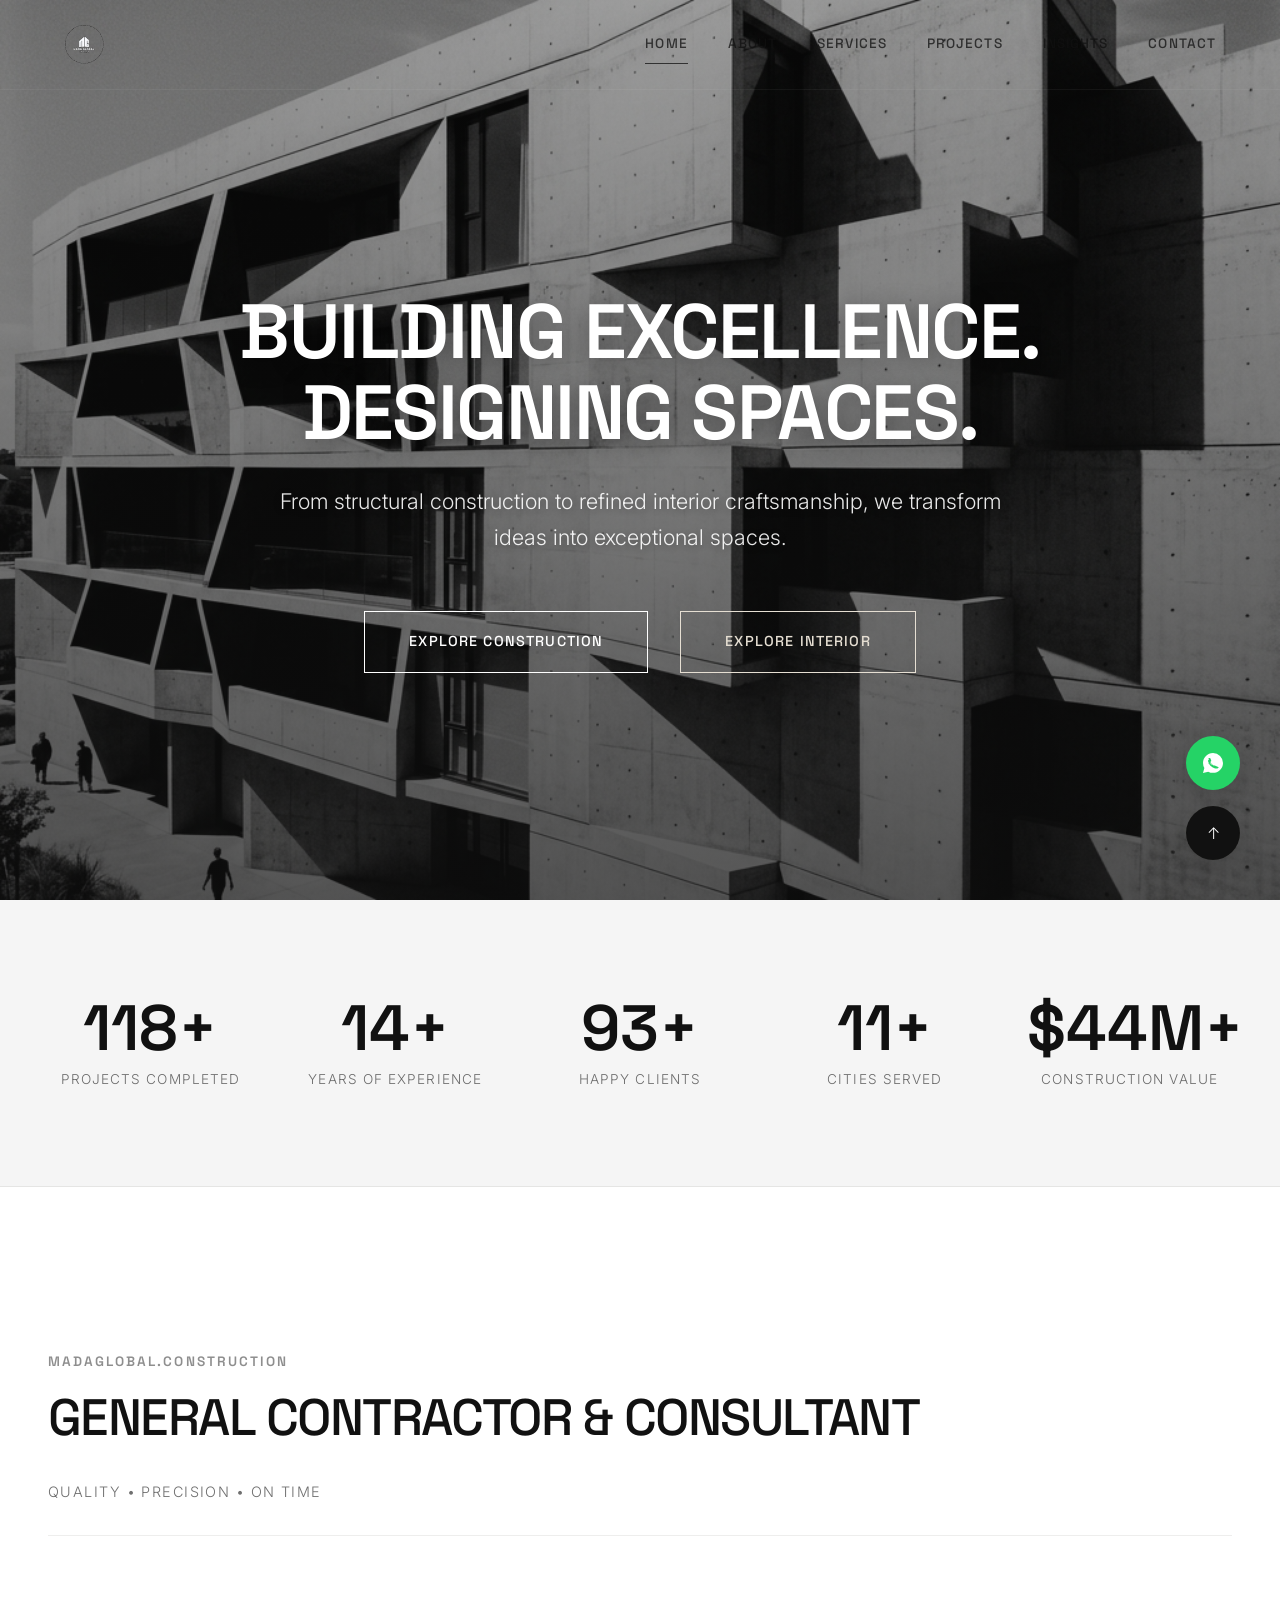
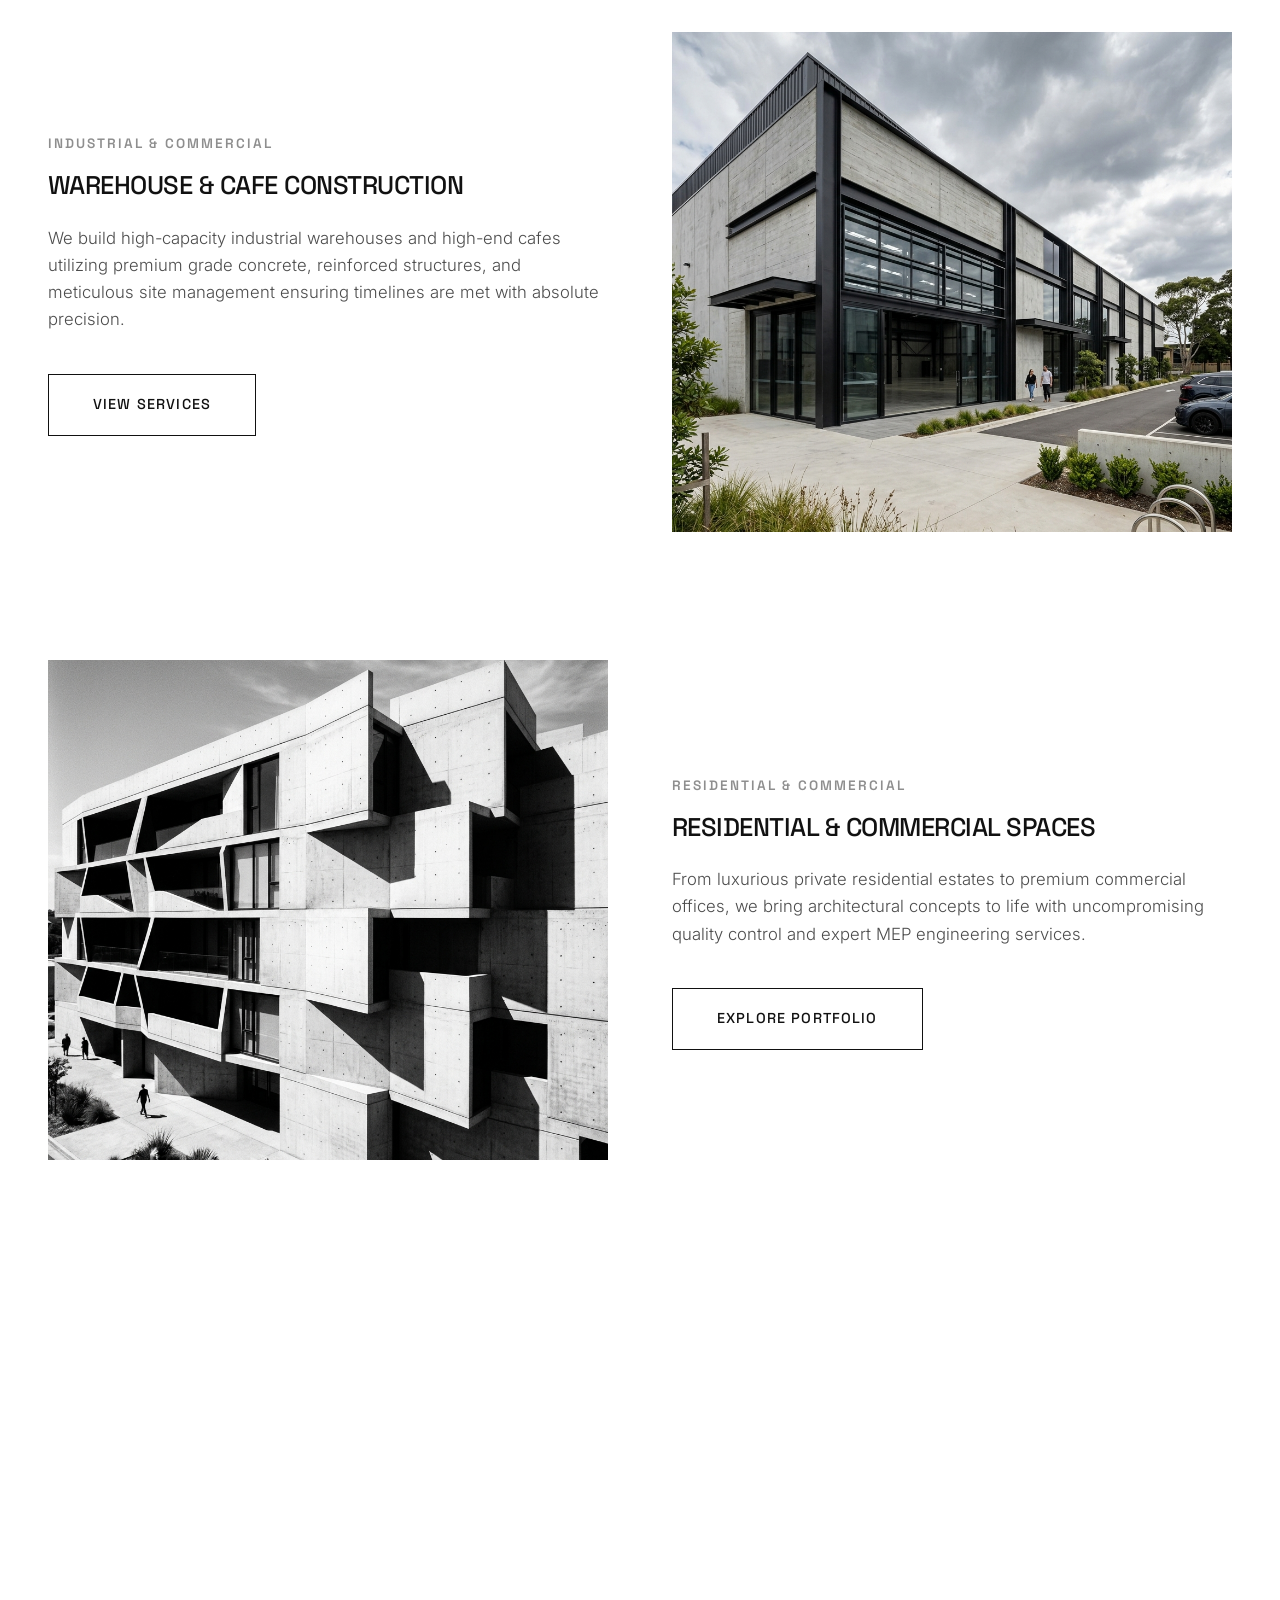
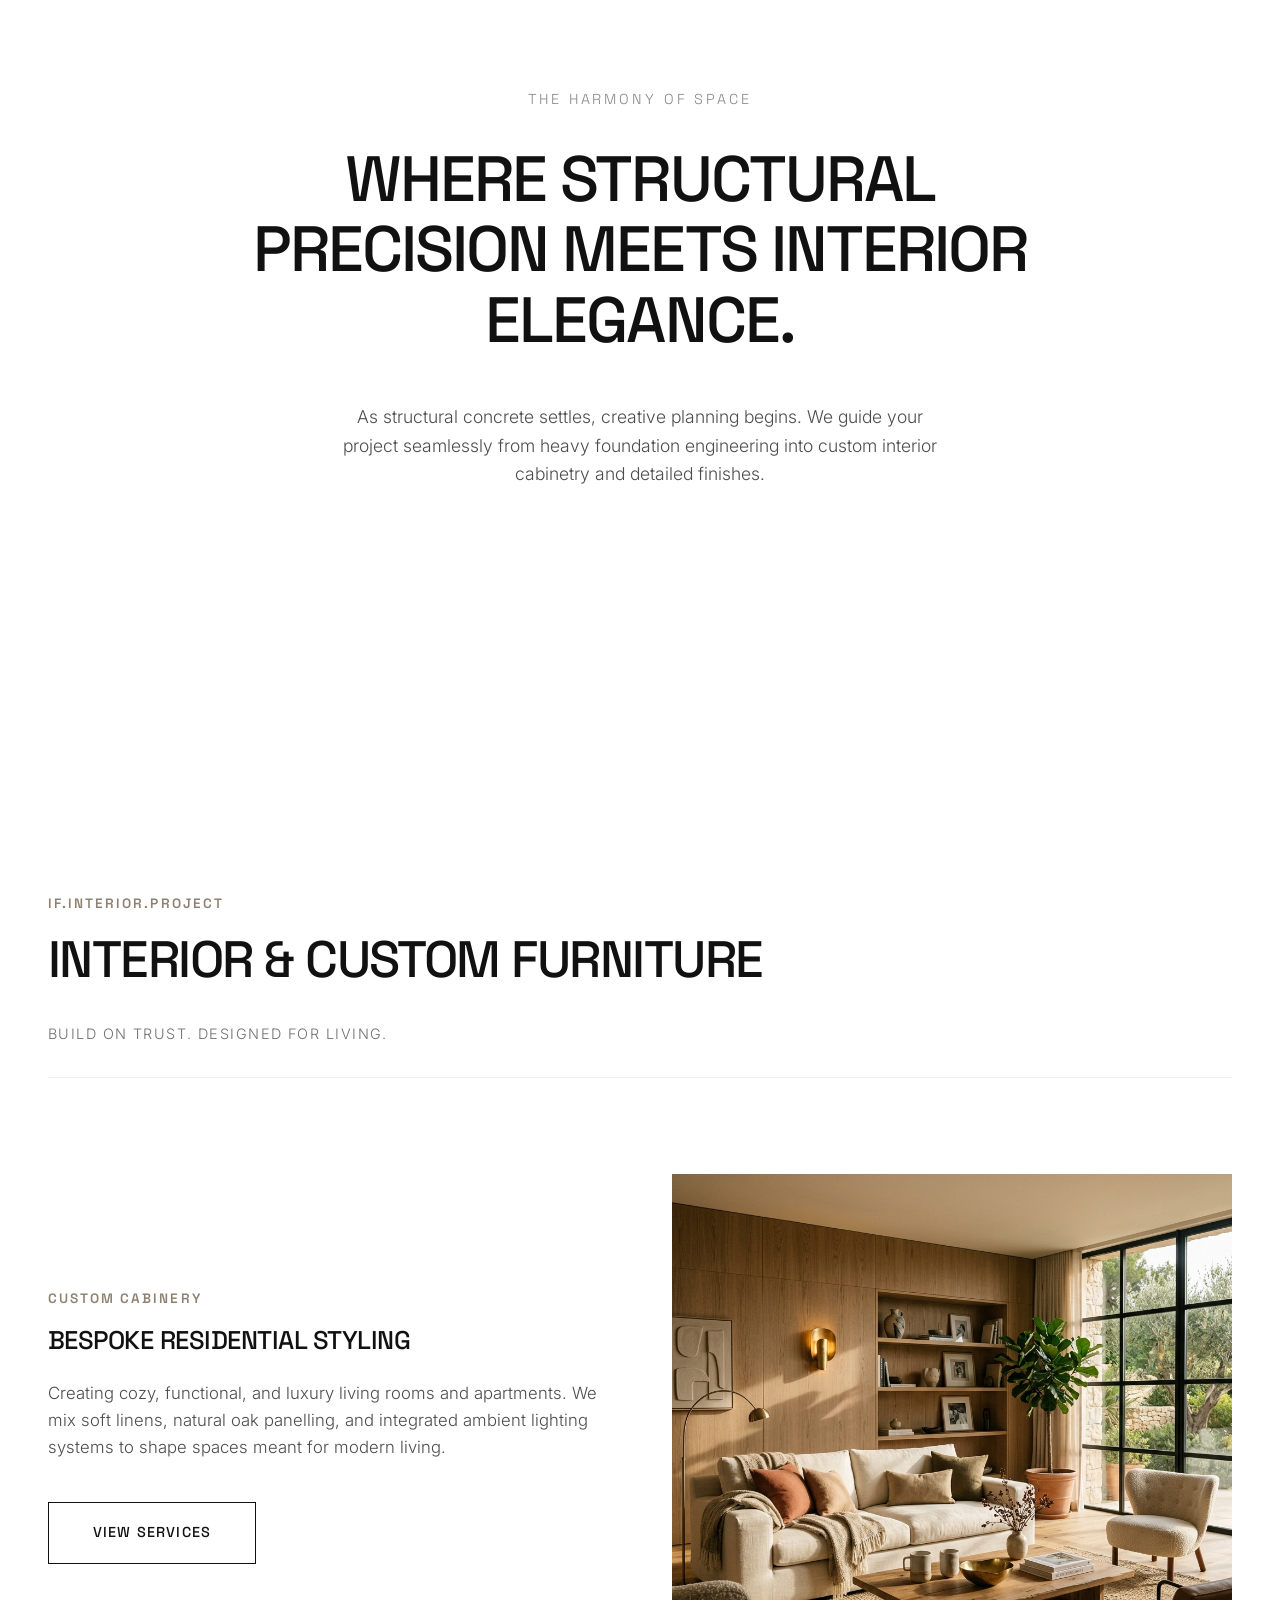
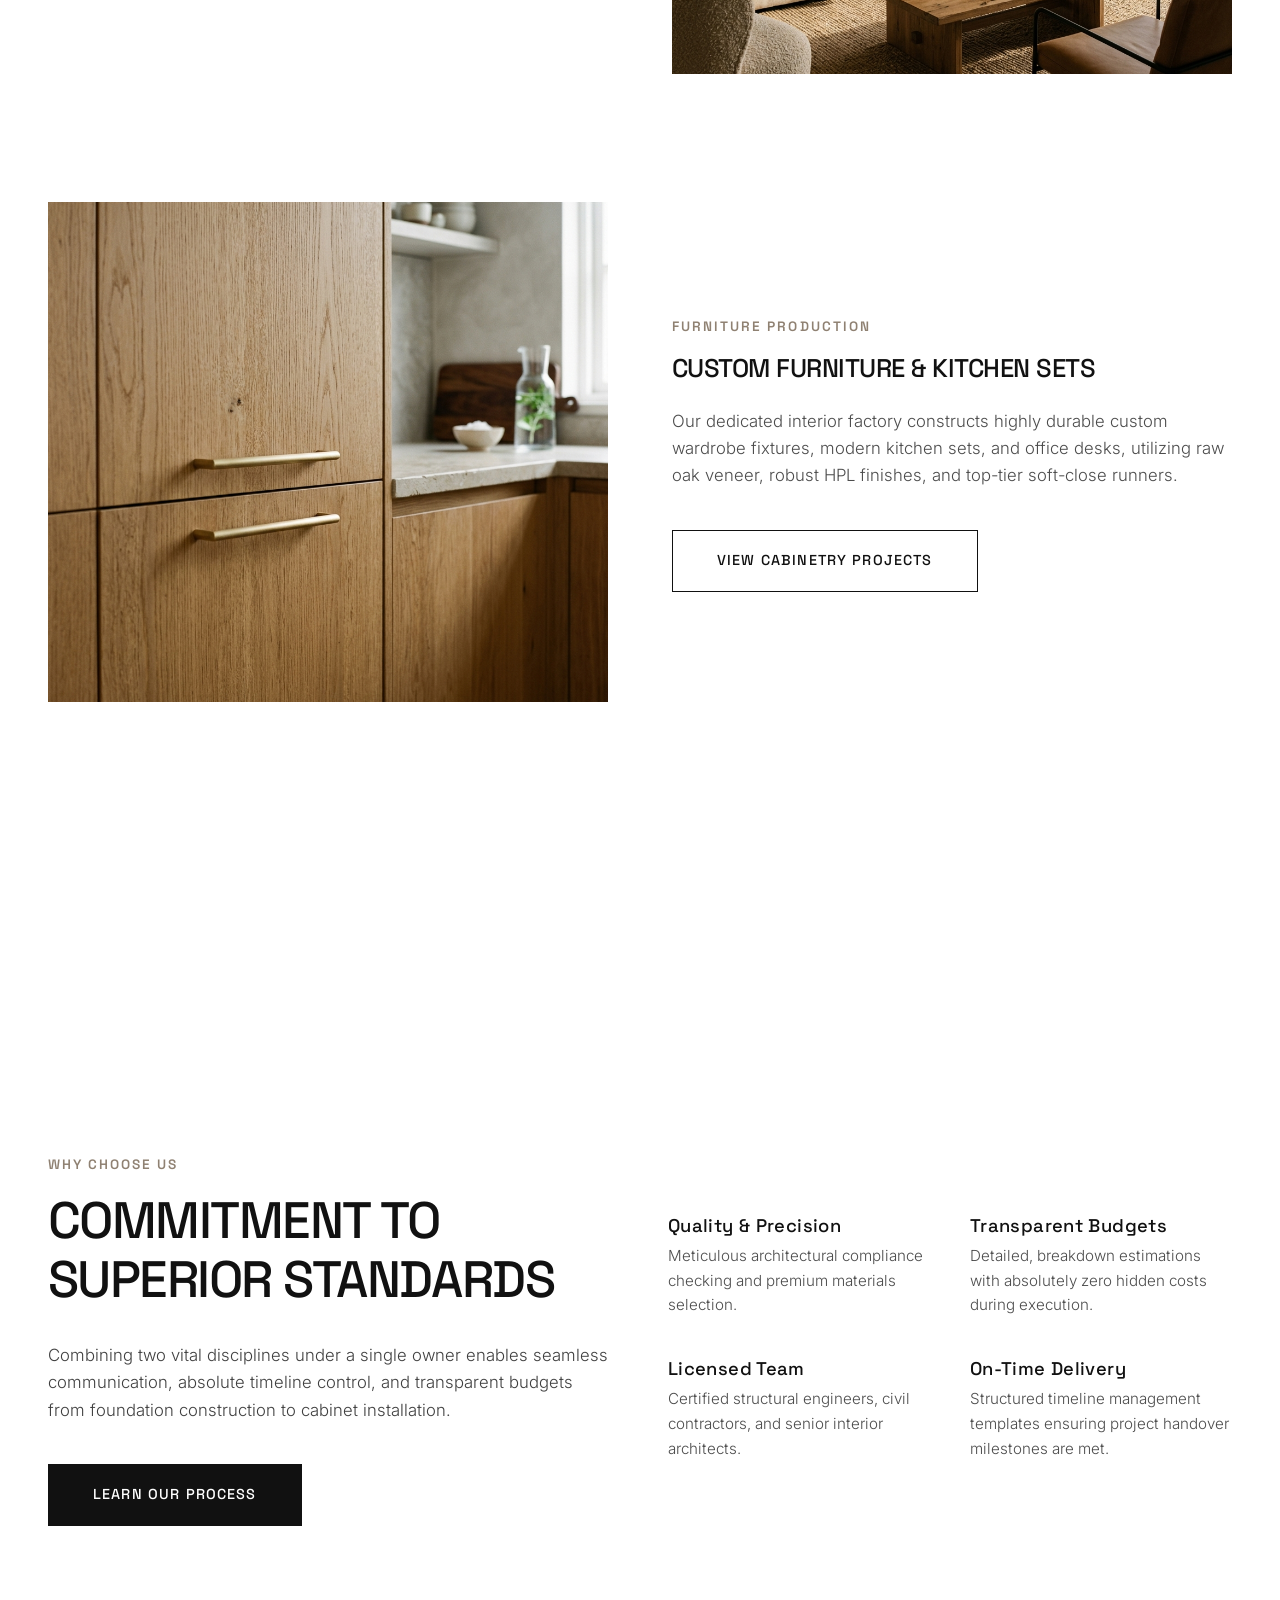
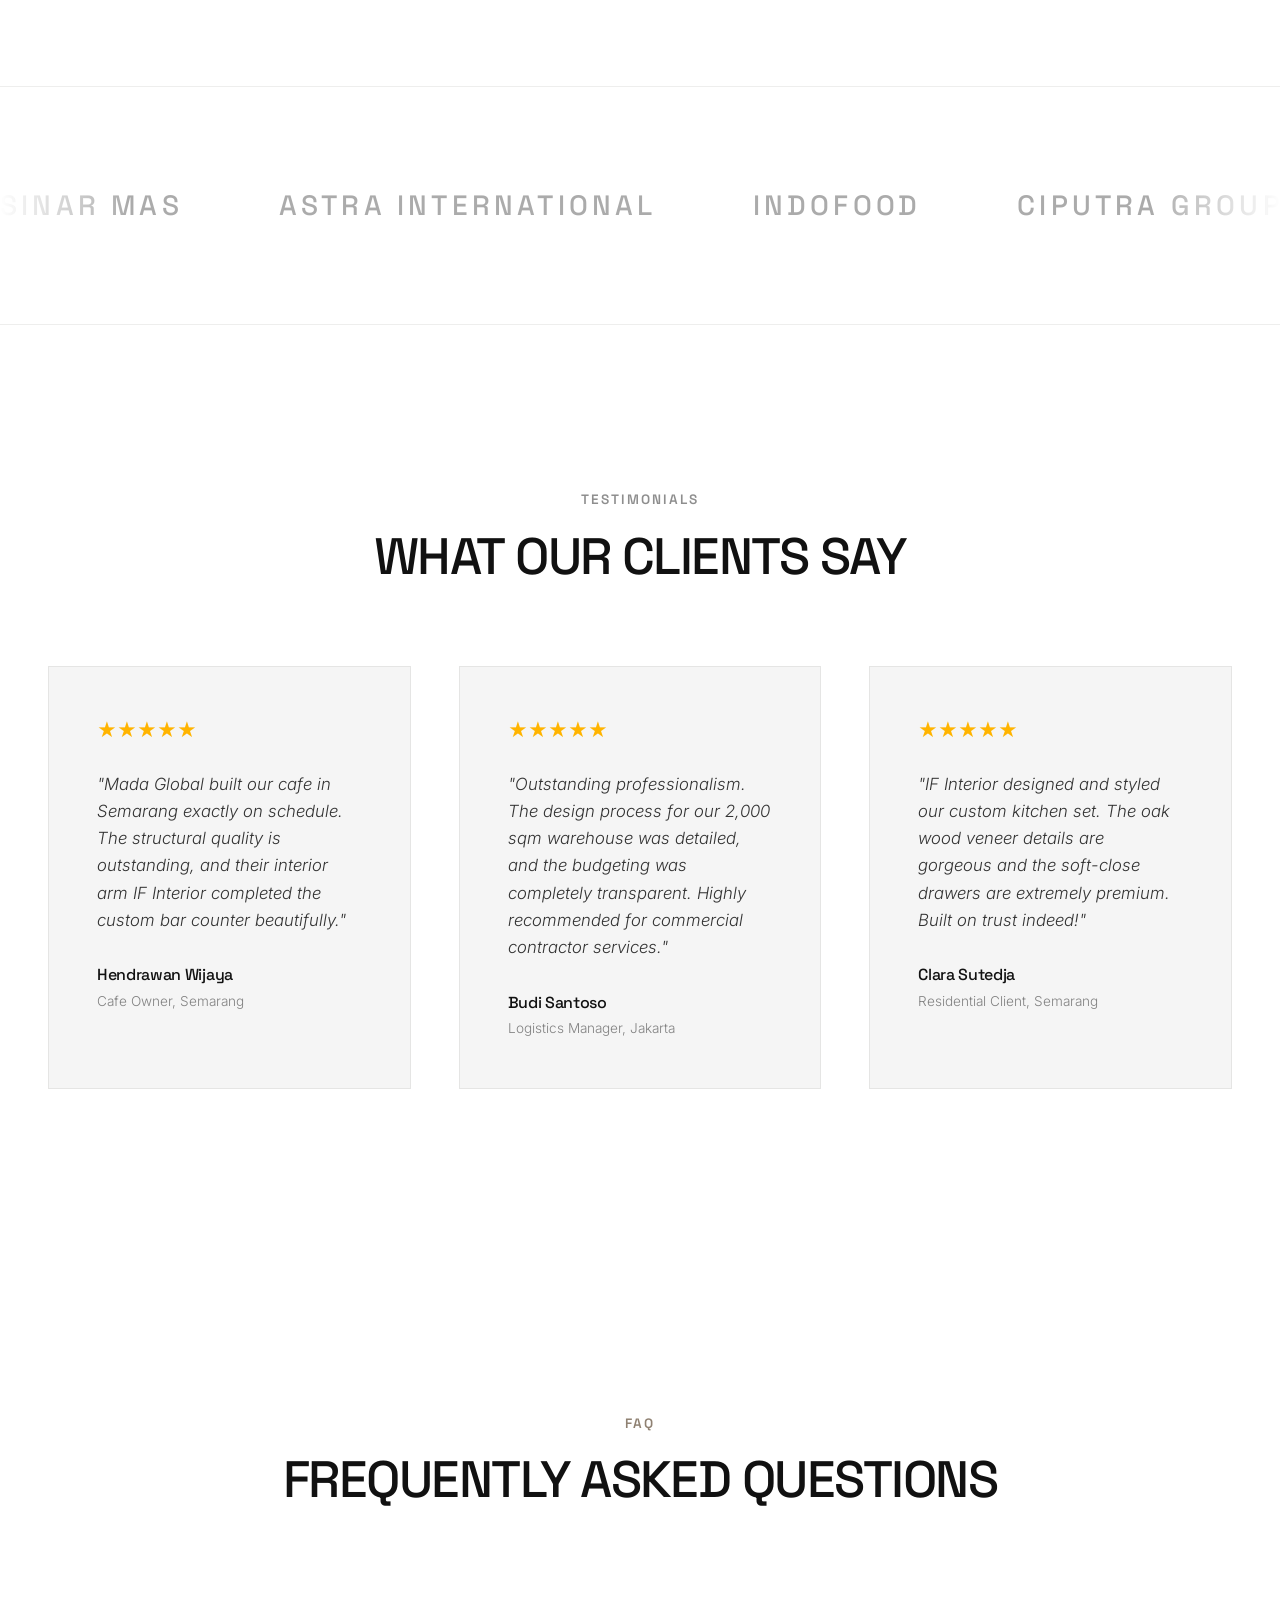
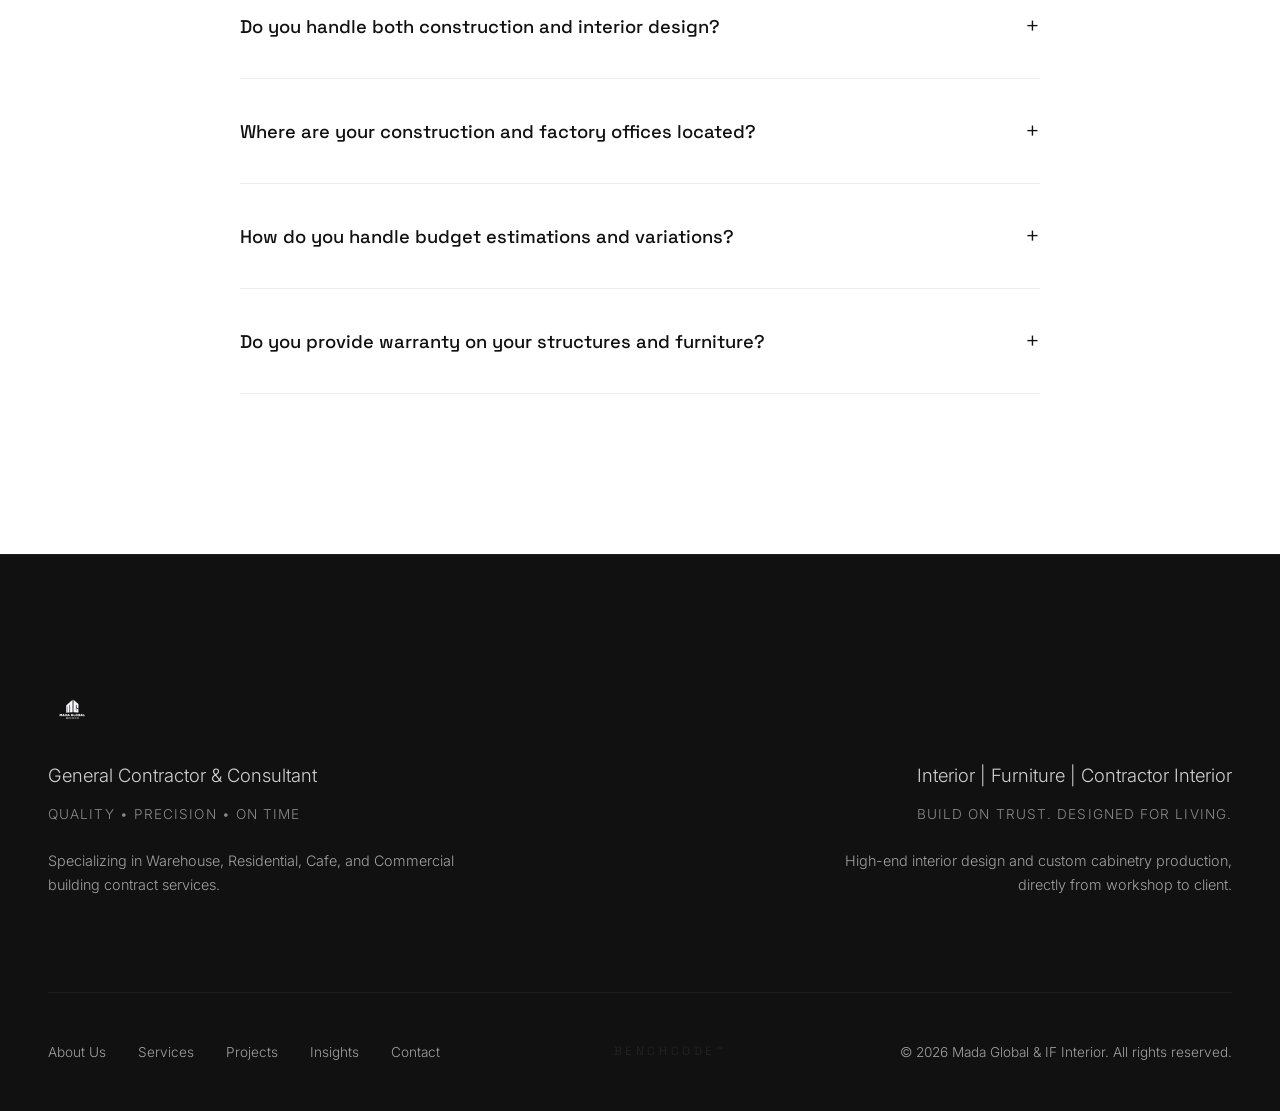
==== commit 105a25d7: "Fix: restore side-by-side logos layout for subpages, enable home page scroll-swap via body.theme-hom" ====
--- a/index.html
+++ b/index.html
@@ -97,7 +97,7 @@
   }
   </script>
 </head>
-<body class="theme-construction dark-nav">
+<body class="theme-home theme-construction dark-nav">
 
   <!-- HEADER NAVIGATION -->
   <header class="site-header">
--- a/assets/css/style.css
+++ b/assets/css/style.css
@@ -274,7 +274,7 @@
 }
 
 .nav-logo {
-  height: 48px;
+  height: 44px;
   width: auto;
   transition: var(--transition-smooth);
 }
@@ -284,15 +284,12 @@
 }
 
 .nav-logo.if-logo {
-  filter: grayscale(1);
+  filter: grayscale(0);
 }
 
 /* Brighten logos/invert according to background state */
 body.dark-nav .nav-logo.mada-logo {
   filter: invert(1);
-}
-body.interior-nav .nav-logo.if-logo {
-  filter: grayscale(0);
 }
 
 .brand-separator {
@@ -300,6 +297,62 @@
   height: 24px;
   background-color: var(--text-color);
   opacity: 0.2;
+}
+
+/* Home-page-specific dynamic logo swapping on scroll */
+body.theme-home .brand-wrapper {
+  position: relative;
+  height: 48px;
+  min-width: 220px;
+  display: block;
+}
+
+body.theme-home .nav-logo {
+  position: absolute;
+  top: 50%;
+  left: 0;
+  transform: translateY(-50%) scale(1);
+  transition: opacity 0.6s cubic-bezier(0.16, 1, 0.3, 1),
+              transform 0.6s cubic-bezier(0.16, 1, 0.3, 1),
+              filter 0.5s ease;
+  pointer-events: none;
+}
+
+body.theme-home .nav-logo.mada-logo {
+  opacity: 1;
+  filter: invert(0);
+  z-index: 2;
+  pointer-events: auto;
+}
+
+body.theme-home .nav-logo.if-logo {
+  opacity: 0;
+  filter: grayscale(1);
+  transform: translateY(-50%) scale(0.92);
+  z-index: 1;
+}
+
+body.theme-home.dark-nav .nav-logo.mada-logo {
+  filter: invert(1);
+}
+
+body.theme-home.theme-interior .nav-logo.mada-logo {
+  opacity: 0;
+  transform: translateY(-50%) scale(0.92);
+  z-index: 1;
+  pointer-events: none;
+}
+
+body.theme-home.theme-interior .nav-logo.if-logo {
+  opacity: 1;
+  filter: grayscale(0);
+  transform: translateY(-50%) scale(1);
+  z-index: 2;
+  pointer-events: auto;
+}
+
+body.theme-home .brand-separator {
+  display: none;
 }
 
 nav.main-nav {
